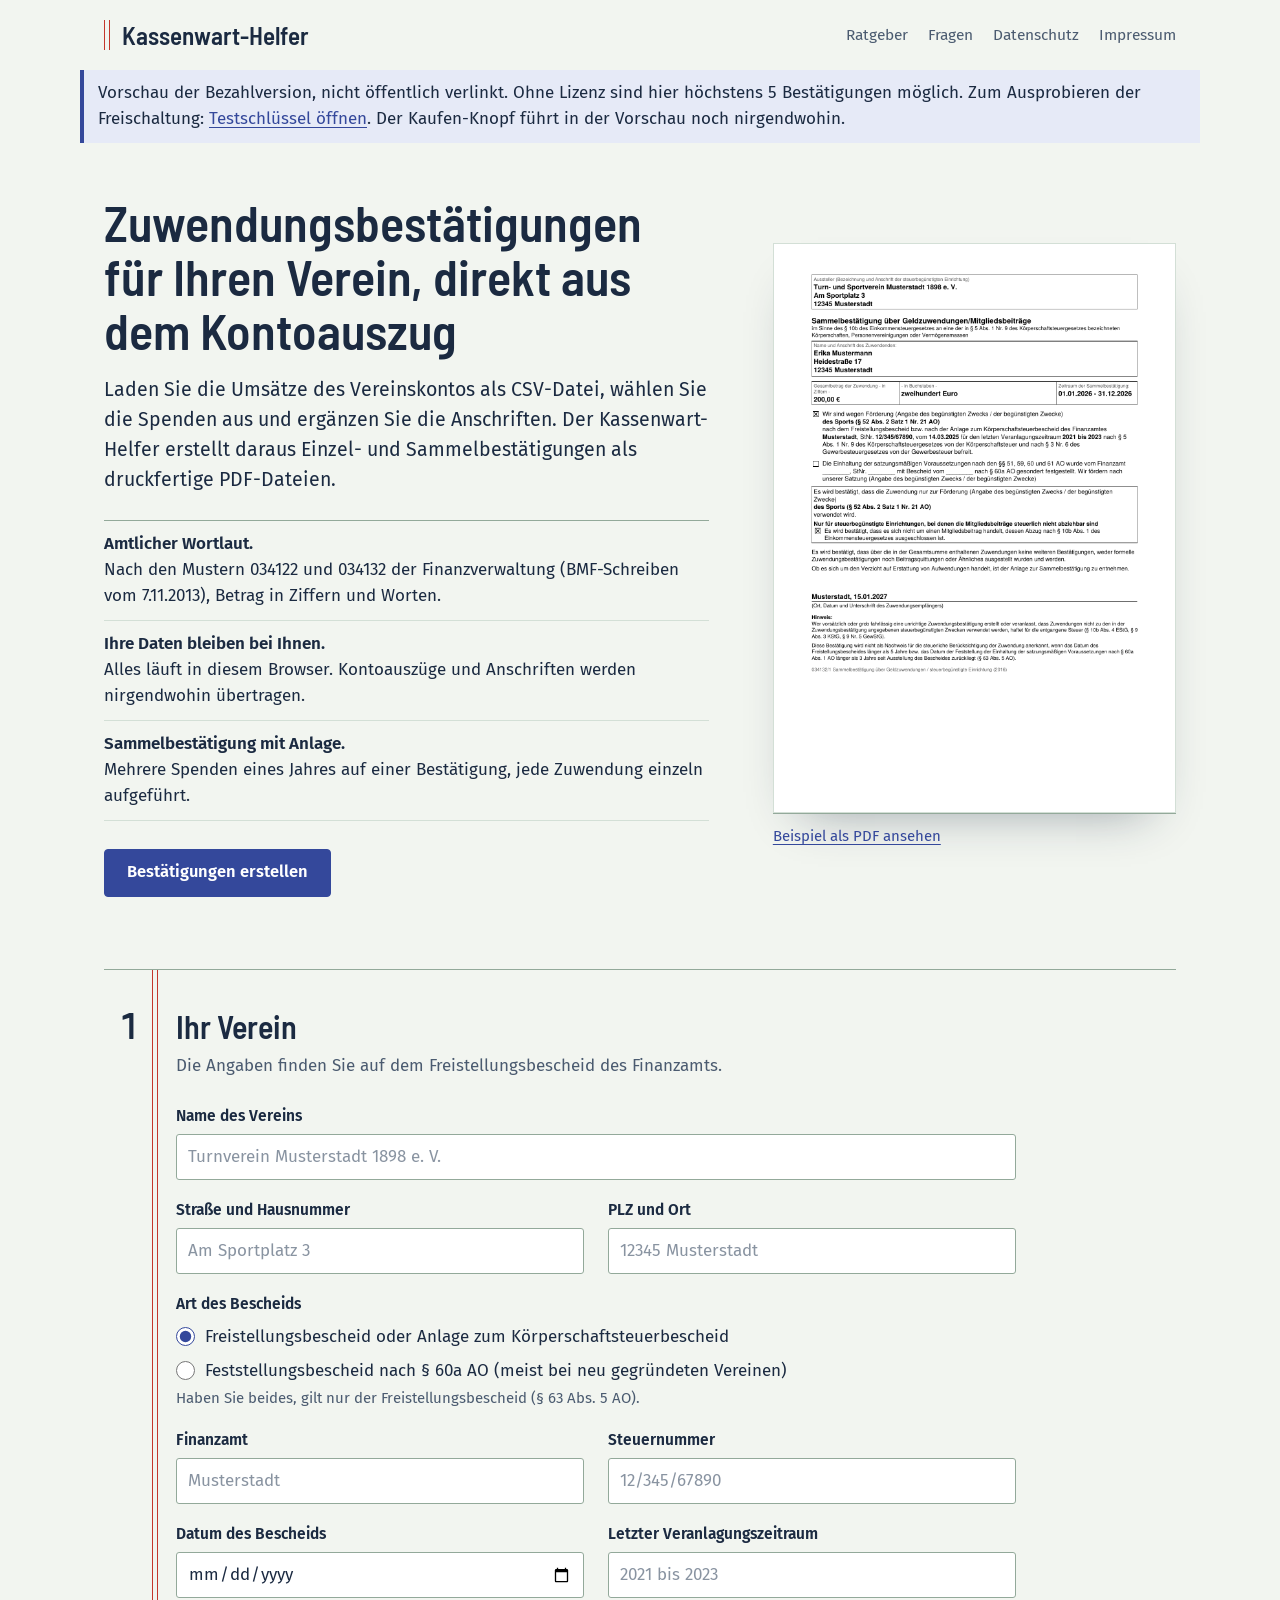
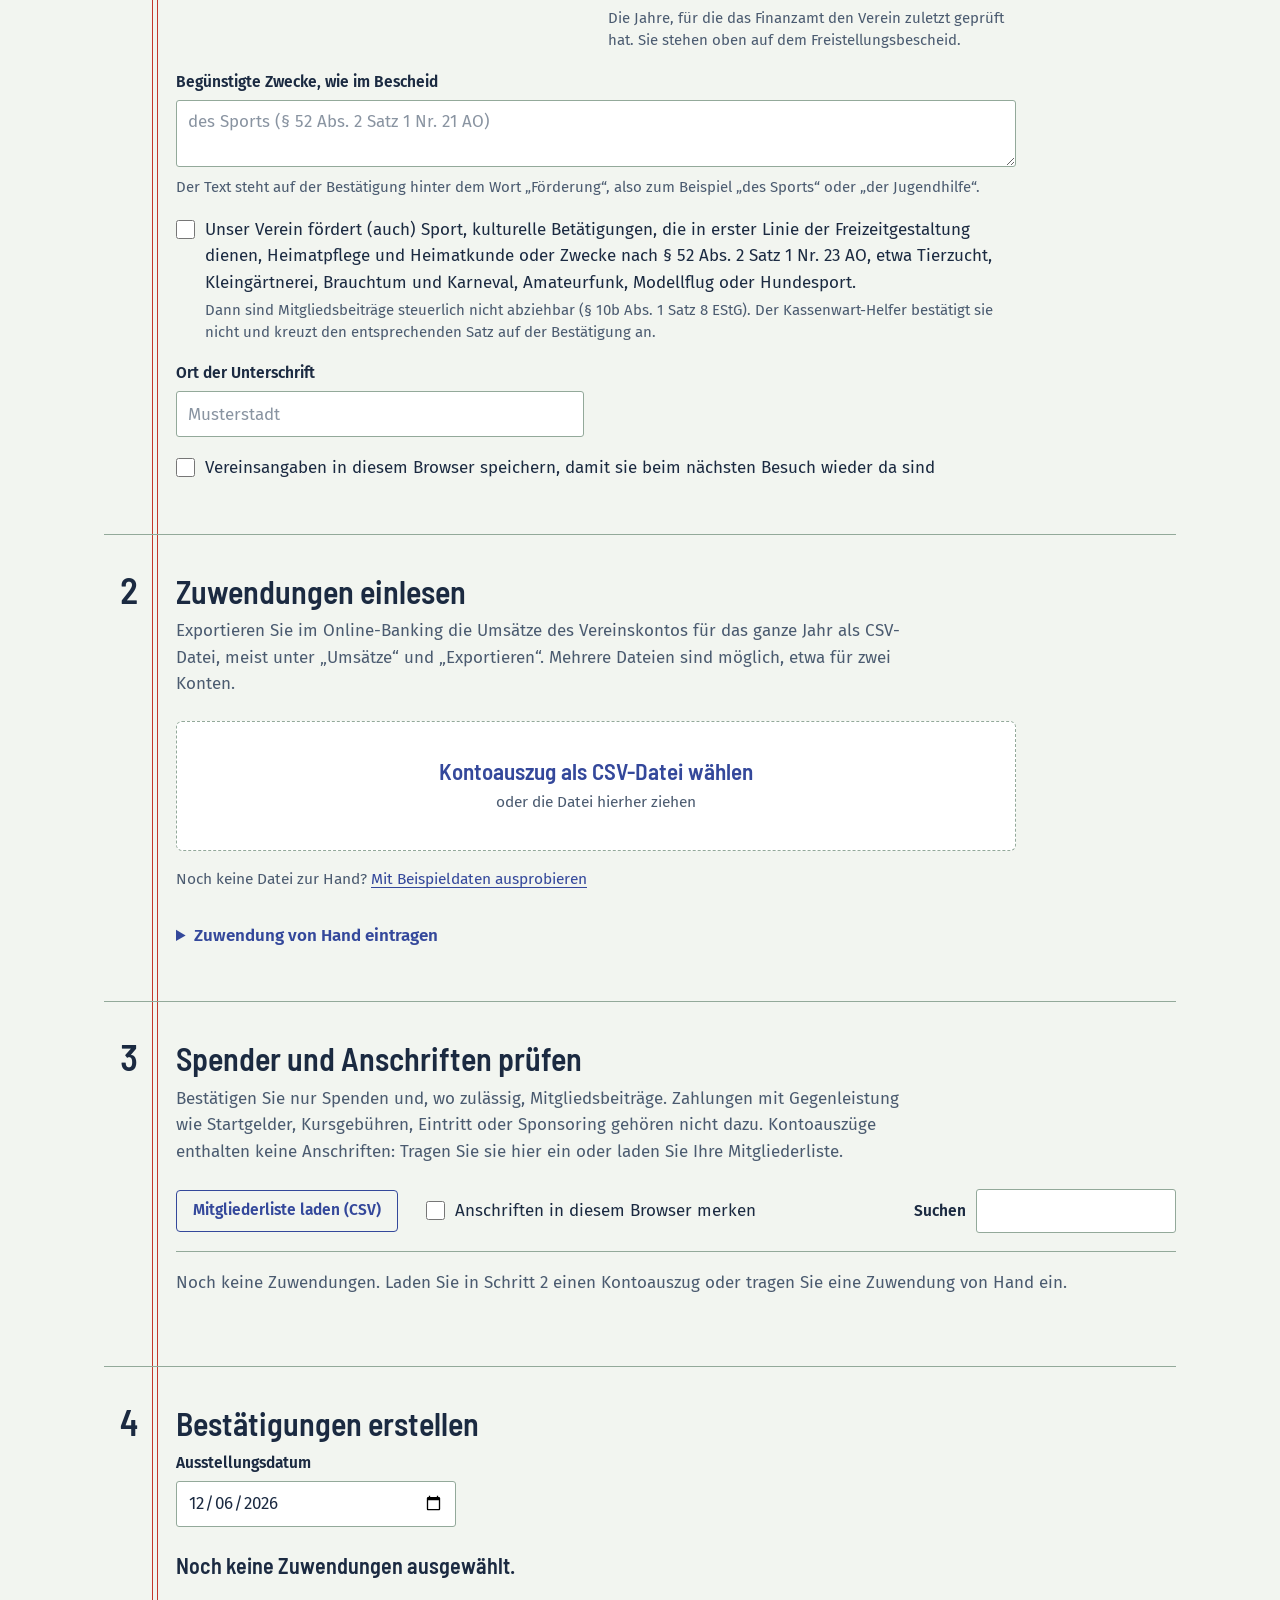
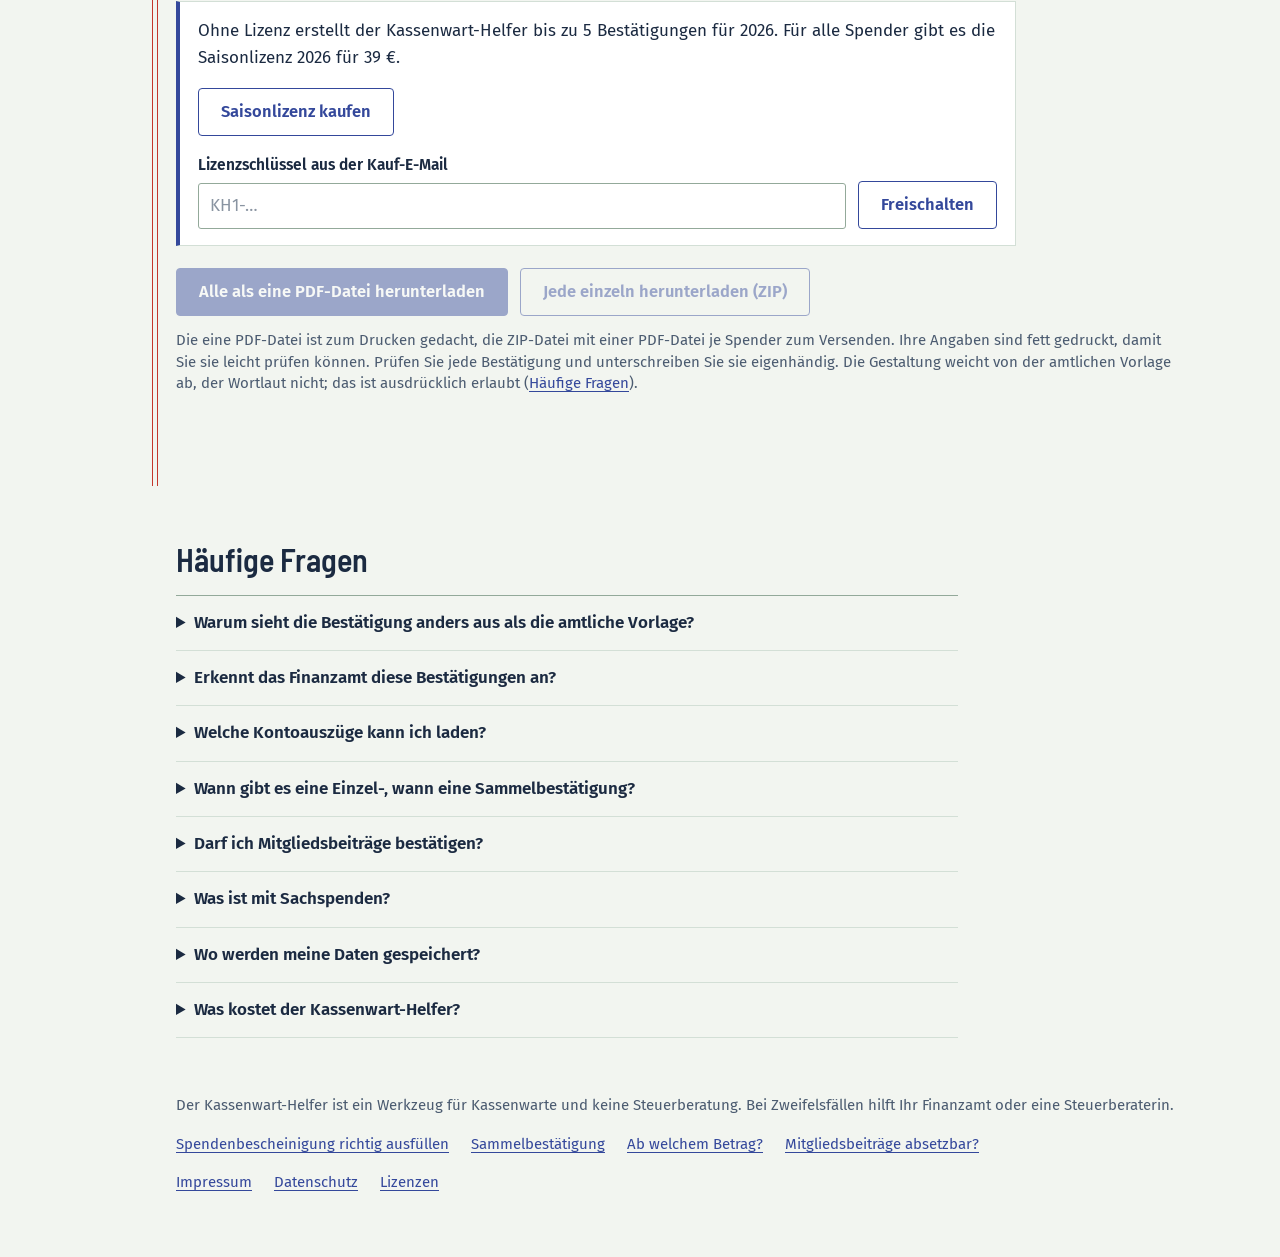
==== vorschau/index.html @ 768c09df "Seite aktualisiert (5253125)" ====
<!doctype html>
<html lang="de">
<head>
  <meta charset="utf-8">
  <meta name="viewport" content="width=device-width, initial-scale=1">
  <title>Zuwendungsbestätigung erstellen: amtliches Muster, direkt aus dem Kontoauszug | Kassenwart-Helfer</title>
  <meta name="description" content="Spendenbescheinigungen für Ihren Verein nach amtlichem Muster: Kontoauszug als CSV laden, Spenden prüfen, Einzel- und Sammelbestätigungen als PDF erstellen. Ohne Anmeldung, die Daten bleiben in Ihrem Browser.">
  <meta name="color-scheme" content="light dark">
  <link rel="canonical" href="https://kassenwart-helfer.de/">
  <meta property="og:type" content="website">
  <meta property="og:locale" content="de_DE">
  <meta property="og:site_name" content="Kassenwart-Helfer">
  <meta property="og:title" content="Zuwendungsbestätigungen für Ihren Verein, direkt aus dem Kontoauszug">
  <meta property="og:description" content="Einzel- und Sammelbestätigungen nach amtlichem Muster als PDF. Ohne Anmeldung, die Daten bleiben in Ihrem Browser.">
  <meta property="og:url" content="https://kassenwart-helfer.de/">
  <meta property="og:image" content="https://kassenwart-helfer.de/beispiel.png">
  <link rel="icon" href="../favicon.svg" type="image/svg+xml">
  <link rel="stylesheet" href="../style.css">
  <meta name="robots" content="noindex, nofollow">
  <script type="module" src="app.js"></script>
</head>
<body>
  <header class="kopf">
    <a class="marke" href="../">Kassenwart-Helfer</a>
    <nav aria-label="Seiten">
      <a href="../spendenbescheinigung-verein.html">Ratgeber</a>
      <a href="#fragen">Fragen</a>
      <a href="../datenschutz.html">Datenschutz</a>
      <a href="../impressum.html">Impressum</a>
    </nav>
  </header>

  <main>
    <p class="meldung vorschau-hinweis">Vorschau der Bezahlversion, nicht öffentlich verlinkt. Ohne Lizenz sind hier höchstens 5 Bestätigungen möglich. Zum Ausprobieren der Freischaltung: <a href="https://kassenwart-helfer.de/vorschau/#lizenz=KH1-AQfqAAAAAdtBmBCvi0QfuiF1XZhhuyjVIr5oXO9QVk_vZYuJAldZB8-xkU2qKcG56U8Y107XbXXDow6GaMoqFZvSNhGeVAE">Testschlüssel öffnen</a>. Der Kaufen-Knopf führt in der Vorschau noch nirgendwohin.</p>
    <section class="einstieg" aria-labelledby="titel">
      <div>
        <h1 id="titel">Zuwendungsbestätigungen für Ihren Verein, direkt aus dem Kontoauszug</h1>
        <p class="lead">Laden Sie die Umsätze des Vereinskontos als CSV-Datei, wählen Sie die Spenden aus und ergänzen Sie die Anschriften. Der Kassenwart-Helfer erstellt daraus Einzel- und Sammelbestätigungen als druckfertige PDF-Dateien.</p>
        <ul class="fakten">
          <li><strong>Amtlicher Wortlaut.</strong> Nach den Mustern 034122 und 034132 der Finanzverwaltung (BMF-Schreiben vom 7.11.2013), Betrag in Ziffern und Worten.</li>
          <li><strong>Ihre Daten bleiben bei Ihnen.</strong> Alles läuft in diesem Browser. Kontoauszüge und Anschriften werden nirgendwohin übertragen.</li>
          <li><strong>Sammelbestätigung mit Anlage.</strong> Mehrere Spenden eines Jahres auf einer Bestätigung, jede Zuwendung einzeln aufgeführt.</li>
        </ul>
        <a class="knopf" href="#verein">Bestätigungen erstellen</a>
      </div>
      <figure class="beleg">
        <a href="../beispiel.pdf"><img src="../beispiel.png" width="620" height="877" alt="Beispiel: Sammelbestätigung über Geldzuwendungen eines Sportvereins nach amtlichem Muster"></a>
        <figcaption><a href="../beispiel.pdf">Beispiel als PDF ansehen</a></figcaption>
      </figure>
    </section>

    <noscript><p class="meldung fehler">Der Kassenwart-Helfer braucht JavaScript. Bitte aktivieren Sie es für diese Seite.</p></noscript>

    <div class="kassenbuch">
      <section class="schritt" id="verein" aria-labelledby="verein-titel">
        <span class="nr" aria-hidden="true">1</span>
        <h2 id="verein-titel">Ihr Verein</h2>
        <p class="erklaerung">Die Angaben finden Sie auf dem Freistellungsbescheid des Finanzamts.</p>
        <form id="form-verein" class="felder" autocomplete="off">
          <label class="breit">Name des Vereins
            <input name="name" placeholder="Turnverein Musterstadt 1898 e. V.">
          </label>
          <label>Straße und Hausnummer
            <input name="strasse" placeholder="Am Sportplatz 3">
          </label>
          <label>PLZ und Ort
            <input name="plzOrt" placeholder="12345 Musterstadt">
          </label>
          <fieldset class="breit">
            <legend>Art des Bescheids</legend>
            <label class="wahl"><input type="radio" name="variante" value="freistellung" checked> <span>Freistellungsbescheid oder Anlage zum Körperschaftsteuerbescheid</span></label>
            <label class="wahl"><input type="radio" name="variante" value="feststellung"> <span>Feststellungsbescheid nach § 60a AO (meist bei neu gegründeten Vereinen)</span></label>
            <span class="hilfe">Haben Sie beides, gilt nur der Freistellungsbescheid (§ 63 Abs. 5 AO).</span>
          </fieldset>
          <label>Finanzamt
            <input name="finanzamt" placeholder="Musterstadt">
          </label>
          <label>Steuernummer
            <input name="steuernummer" placeholder="12/345/67890">
          </label>
          <label>Datum des Bescheids
            <input type="date" name="bescheidDatum">
          </label>
          <label data-nur="freistellung">Letzter Veranlagungszeitraum
            <input name="veranlagungszeitraum" placeholder="2021 bis 2023">
            <span class="hilfe">Die Jahre, für die das Finanzamt den Verein zuletzt geprüft hat. Sie stehen oben auf dem Freistellungsbescheid.</span>
          </label>
          <label class="breit">Begünstigte Zwecke, wie im Bescheid
            <textarea name="zwecke" rows="2" placeholder="des Sports (§ 52 Abs. 2 Satz 1 Nr. 21 AO)"></textarea>
            <span class="hilfe">Der Text steht auf der Bestätigung hinter dem Wort „Förderung“, also zum Beispiel „des Sports“ oder „der Jugendhilfe“.</span>
          </label>
          <label class="wahl breit"><input type="checkbox" name="freizeitzwecke">
            <span>Unser Verein fördert (auch) Sport, kulturelle Betätigungen, die in erster Linie der Freizeitgestaltung dienen, Heimatpflege und Heimatkunde oder Zwecke nach § 52 Abs. 2 Satz 1 Nr. 23 AO, etwa Tierzucht, Kleingärtnerei, Brauchtum und Karneval, Amateurfunk, Modellflug oder Hundesport.
              <span class="hilfe">Dann sind Mitgliedsbeiträge steuerlich nicht abziehbar (§ 10b Abs. 1 Satz 8 EStG). Der Kassenwart-Helfer bestätigt sie nicht und kreuzt den entsprechenden Satz auf der Bestätigung an.</span>
            </span>
          </label>
          <label>Ort der Unterschrift
            <input name="ort" placeholder="Musterstadt">
          </label>
          <label class="wahl breit"><input type="checkbox" id="verein-merken"> <span>Vereinsangaben in diesem Browser speichern, damit sie beim nächsten Besuch wieder da sind</span></label>
        </form>
        <p id="verein-meldung" class="meldung" role="status"></p>
      </section>

      <section class="schritt" id="zuwendungen" aria-labelledby="zuwendungen-titel">
        <span class="nr" aria-hidden="true">2</span>
        <h2 id="zuwendungen-titel">Zuwendungen einlesen</h2>
        <p class="erklaerung">Exportieren Sie im Online-Banking die Umsätze des Vereinskontos für das ganze Jahr als CSV-Datei, meist unter „Umsätze“ und „Exportieren“. Mehrere Dateien sind möglich, etwa für zwei Konten.</p>
        <label class="ablage" id="ablage-konto">
          <input type="file" id="datei-konto" accept=".csv,.txt,text/csv" multiple>
          <span class="ablage-titel">Kontoauszug als CSV-Datei wählen</span>
          <span class="ablage-text">oder die Datei hierher ziehen</span>
        </label>
        <p class="nebenbei">Noch keine Datei zur Hand? <button type="button" id="beispiel" class="leise">Mit Beispieldaten ausprobieren</button></p>
        <div id="dateien" class="dateien"></div>
        <p id="konto-meldung" class="meldung" role="status"></p>
        <div id="zeile-jahr" class="zeile-jahr" hidden>
          <label>Kalenderjahr der Bestätigungen <select id="jahr"></select></label>
        </div>
        <details class="hand">
          <summary>Zuwendung von Hand eintragen</summary>
          <p class="hilfe">Für Barspenden und für den Verzicht auf Erstattung von Aufwendungen, die nicht auf dem Kontoauszug stehen.</p>
          <form id="form-hand" class="felder">
            <label class="breit">Name
              <input name="name" required>
            </label>
            <label>Tag der Zuwendung
              <input type="date" name="datum" required>
            </label>
            <label>Betrag in Euro
              <input name="betrag" inputmode="decimal" required placeholder="50,00">
            </label>
            <label>Art der Zuwendung
              <select name="art"><option>Geldzuwendung</option><option>Mitgliedsbeitrag</option></select>
            </label>
            <label class="wahl"><input type="checkbox" name="verzicht"> <span>Verzicht auf Erstattung von Aufwendungen</span></label>
            <div class="breit"><button class="knopf zweit" type="submit">Zuwendung hinzufügen</button></div>
          </form>
          <p id="hand-meldung" class="meldung" role="status"></p>
        </details>
      </section>

      <section class="schritt" id="spender" aria-labelledby="spender-titel">
        <span class="nr" aria-hidden="true">3</span>
        <h2 id="spender-titel">Spender und Anschriften prüfen</h2>
        <p class="erklaerung">Bestätigen Sie nur Spenden und, wo zulässig, Mitgliedsbeiträge. Zahlungen mit Gegenleistung wie Startgelder, Kursgebühren, Eintritt oder Sponsoring gehören nicht dazu. Kontoauszüge enthalten keine Anschriften: Tragen Sie sie hier ein oder laden Sie Ihre Mitgliederliste.</p>
        <div class="werkzeuge">
          <label class="knopf zweit klein">Mitgliederliste laden (CSV)<input type="file" id="datei-mitglieder" accept=".csv,.txt,text/csv" class="unsichtbar"></label>
          <label class="wahl"><input type="checkbox" id="merken"> <span>Anschriften in diesem Browser merken</span></label>
          <label class="suche">Suchen <input type="search" id="suche"></label>
        </div>
        <p id="spender-meldung" class="meldung" role="status"></p>
        <ul id="liste" class="liste"></ul>
        <p id="liste-leer" class="leer">Noch keine Zuwendungen. Laden Sie in Schritt 2 einen Kontoauszug oder tragen Sie eine Zuwendung von Hand ein.</p>
      </section>

      <section class="schritt" id="erstellen" aria-labelledby="erstellen-titel">
        <span class="nr" aria-hidden="true">4</span>
        <h2 id="erstellen-titel">Bestätigungen erstellen</h2>
        <div class="felder">
          <label>Ausstellungsdatum
            <input type="date" id="ausstellung">
          </label>
        </div>
        <p id="zusammenfassung" class="zusammenfassung" aria-live="polite"></p>
        <ul id="probleme" class="probleme" aria-live="polite"></ul>
        <div id="lizenz" class="lizenz" hidden>
          <p id="lizenz-status"></p>
          <p><a id="lizenz-kaufen" class="knopf zweit" href="#" hidden>Saisonlizenz kaufen</a></p>
          <form id="lizenz-form" class="lizenz-form">
            <label>Lizenzschlüssel aus der Kauf-E-Mail
              <input id="lizenz-eingabe" autocomplete="off" spellcheck="false" placeholder="KH1-…">
            </label>
            <button class="knopf zweit" type="submit">Freischalten</button>
          </form>
          <p id="lizenz-meldung" class="meldung" role="status"></p>
        </div>
        <div class="aktionen">
          <button type="button" id="alle-pdf" class="knopf">Alle als eine PDF-Datei herunterladen</button>
          <button type="button" id="alle-zip" class="knopf zweit">Jede einzeln herunterladen (ZIP)</button>
        </div>
        <p class="hilfe">Die eine PDF-Datei ist zum Drucken gedacht, die ZIP-Datei mit einer PDF-Datei je Spender zum Versenden. Ihre Angaben sind fett gedruckt, damit Sie sie leicht prüfen können. Prüfen Sie jede Bestätigung und unterschreiben Sie sie eigenhändig. Die Gestaltung weicht von der amtlichen Vorlage ab, der Wortlaut nicht; das ist ausdrücklich erlaubt (<a href="#fragen">Häufige Fragen</a>).</p>
        <p id="erstellen-meldung" class="meldung" role="status"></p>
      </section>
    </div>

    <section class="fragen" id="fragen" aria-labelledby="fragen-titel">
      <h2 id="fragen-titel">Häufige Fragen</h2>
      <details>
        <summary>Warum sieht die Bestätigung anders aus als die amtliche Vorlage?</summary>
        <p>Weil die Finanzverwaltung das erlaubt. Nach dem BMF-Schreiben vom 7.11.2013 sind die amtlichen Muster in Wortlaut und Reihenfolge verbindlich, nicht in der Gestaltung. Rahmen, Ankreuzkästchen, Schrift und die Anordnung von Name und Anschrift darf der Verein selbst wählen, ebenso einen Briefkopf mit Logo. Die Bestätigung darf nur keine DIN-A4-Seite überschreiten; bei der Sammelbestätigung kommt die Anlage dazu.</p>
        <p>Die Vorlage hat Lücken zum Ausfüllen. Der Kassenwart-Helfer setzt Ihre Angaben direkt in die Sätze ein, deshalb läuft der Text ohne Lücken durch.</p>
      </details>
      <details>
        <summary>Erkennt das Finanzamt diese Bestätigungen an?</summary>
        <p>Ja, wenn die Angaben stimmen und die Bestätigung unterschrieben ist. Wortlaut und Reihenfolge entsprechen den amtlichen Vorlagen, den Mustern 034122 (Einzelbestätigung, Stand 2013) und 034132 (Sammelbestätigung, Stand 2016). Wir gleichen sie Wort für Wort mit den Vorlagen der Finanzverwaltung ab.</p>
        <p>Für die Richtigkeit der Angaben, also Zwecke, Bescheid, Spender und Beträge, ist der Verein als Aussteller verantwortlich. Prüfen Sie deshalb jede Bestätigung, bevor Sie sie unterschreiben.</p>
      </details>
      <details>
        <summary>Welche Kontoauszüge kann ich laden?</summary>
        <p>Die CSV-Exporte der Umsätze, wie sie die meisten Banken anbieten, zum Beispiel Sparkassen, Volks- und Raiffeisenbanken, ING oder DKB. Der Kassenwart-Helfer erkennt Datum, Name, Betrag und Verwendungszweck selbst. Falls eine Spalte falsch erkannt wird, können Sie sie nach dem Laden unter dem Dateinamen selbst zuordnen.</p>
      </details>
      <details>
        <summary>Wann gibt es eine Einzel-, wann eine Sammelbestätigung?</summary>
        <p>Hat jemand im gewählten Jahr einmal gespendet, erstellt der Kassenwart-Helfer eine Einzelbestätigung. Bei mehreren Zuwendungen wird es eine Sammelbestätigung über das Kalenderjahr mit einer Anlage, in der jede Zuwendung mit Datum, Art und Betrag steht.</p>
      </details>
      <details>
        <summary>Darf ich Mitgliedsbeiträge bestätigen?</summary>
        <p>Nur wenn Ihr Verein keinen der Zwecke fördert, für die § 10b Abs. 1 Satz 8 EStG den Abzug ausschließt: Sport, kulturelle Betätigungen, die in erster Linie der Freizeitgestaltung dienen, Heimatpflege und Heimatkunde sowie die Zwecke nach § 52 Abs. 2 Satz 1 Nr. 23 AO. Bei Fördervereinen von Schulen oder Kindergärten sind Mitgliedsbeiträge dagegen meist abziehbar.</p>
      </details>
      <details>
        <summary>Was ist mit Sachspenden?</summary>
        <p>Für Sachzuwendungen gibt es ein eigenes amtliches Muster. Der Kassenwart-Helfer erstellt derzeit nur Bestätigungen über Geldzuwendungen und Mitgliedsbeiträge, einschließlich des Verzichts auf Erstattung von Aufwendungen.</p>
      </details>
      <details>
        <summary>Wo werden meine Daten gespeichert?</summary>
        <p>Nirgends, solange Sie es nicht wünschen. Kontoauszüge, Spender und Beträge werden nur im Browser verarbeitet und nicht übertragen. Wenn Sie die Häkchen bei „Vereinsangaben speichern“ oder „Anschriften merken“ setzen, legt der Browser diese Angaben auf Ihrem Gerät ab, damit Sie sie im nächsten Jahr wieder haben.</p>
        <p><button type="button" id="daten-loeschen" class="leise">Gespeicherte Daten in diesem Browser löschen</button></p>
      </details>
      <details>
        <summary>Was kostet der Kassenwart-Helfer?</summary>
        <p>Derzeit nichts. Sie brauchen auch kein Konto und keine Anmeldung.</p>
      </details>
    </section>
  </main>

  <footer class="fuss">
    <p>Der Kassenwart-Helfer ist ein Werkzeug für Kassenwarte und keine Steuerberatung. Bei Zweifelsfällen hilft Ihr Finanzamt oder eine Steuerberaterin.</p>
    <p><a href="../spendenbescheinigung-verein.html">Spendenbescheinigung richtig ausfüllen</a> <a href="../sammelbestaetigung.html">Sammelbestätigung</a> <a href="../spendenbescheinigung-ab-welchem-betrag.html">Ab welchem Betrag?</a> <a href="../mitgliedsbeitrag-absetzbar.html">Mitgliedsbeiträge absetzbar?</a></p>
    <p><a href="../impressum.html">Impressum</a> <a href="../datenschutz.html">Datenschutz</a> <a href="../lizenzen.txt">Lizenzen</a></p>
  </footer>
</body>
</html>
---- style.css ----
/* Kassenwart-Helfer: Kassenbuch-Papier, rote Randlinie, Stempelblau für Handlungen. */

@font-face {
  font-family: 'Barlow Semi Condensed';
  font-weight: 600;
  font-display: swap;
  src: url(fonts/barlow-semi-condensed-latin-600-normal.woff2) format('woff2');
}
@font-face {
  font-family: 'Fira Sans';
  font-weight: 400;
  font-display: swap;
  src: url(fonts/fira-sans-latin-400-normal.woff2) format('woff2');
}
@font-face {
  font-family: 'Fira Sans';
  font-weight: 600;
  font-display: swap;
  src: url(fonts/fira-sans-latin-600-normal.woff2) format('woff2');
}

:root {
  color-scheme: light;
  --papier: #f2f5f0;
  --blatt: #ffffff;
  --linie: #d3dfd6;
  --linie-stark: #93a99a;
  --tinte: #1b2a41;
  --tinte-leise: #4b5b70;
  --stempel: #34489b;
  --stempel-tief: #26387d;
  --stempel-hell: #e6eaf7;
  --auf-stempel: #ffffff;
  --rand: #c4372c;
  --fehler: #a3241a;
  --fehler-hell: #fbeae7;
  --kopf: 'Barlow Semi Condensed', 'Arial Narrow', Arial, sans-serif;
  --text: 'Fira Sans', 'Segoe UI', system-ui, sans-serif;
  --rand-x: 72px;
  --seite: 1120px;
  --gutter: 24px;
}

@media (prefers-color-scheme: dark) {
  :root {
    color-scheme: dark;
    --papier: #131a17;
    --blatt: #1b2420;
    --linie: #2c3a33;
    --linie-stark: #51665b;
    --tinte: #e4ebe6;
    --tinte-leise: #a9b6ae;
    --stempel: #9fb0f3;
    --stempel-tief: #c3cdf8;
    --stempel-hell: #222b47;
    --auf-stempel: #131a17;
    --rand: #e2695d;
    --fehler: #f19083;
    --fehler-hell: #3a201d;
  }
}

*, *::before, *::after { box-sizing: border-box; }
html { -webkit-text-size-adjust: 100%; scroll-behavior: smooth; }
@media (prefers-reduced-motion: reduce) { html { scroll-behavior: auto; } }
body {
  margin: 0;
  font-variant-numeric: lining-nums;
  background: var(--papier);
  color: var(--tinte);
  font: 400 17px/1.55 var(--text);
}
a { color: var(--stempel); text-underline-offset: 3px; }
h1, h2, h3 { font-family: var(--kopf); font-weight: 600; line-height: 1.08; margin: 0; }
p { margin: 0 0 1em; }
:focus-visible { outline: 3px solid var(--stempel); outline-offset: 2px; }
[hidden] { display: none !important; }

/* Kopf */
.kopf {
  max-width: var(--seite);
  margin: 0 auto;
  padding: 20px var(--gutter);
  display: flex;
  align-items: center;
  justify-content: space-between;
  gap: 12px 24px;
  flex-wrap: wrap;
}
.marke {
  display: inline-flex;
  align-items: center;
  gap: 12px;
  font: 600 25px/1 var(--kopf);
  color: var(--tinte);
  text-decoration: none;
}
.marke::before, .kassenbuch::before {
  content: '';
  border-left: 1.5px solid var(--rand);
  border-right: 1.5px solid var(--rand);
}
.marke::before { width: 6px; height: 30px; }
.kopf nav { display: flex; flex-wrap: wrap; gap: 8px 20px; font-size: 15.5px; }
.kopf nav a { color: var(--tinte-leise); text-decoration: none; }
.kopf nav a:hover { color: var(--stempel); text-decoration: underline; }

/* Einstieg */
.einstieg {
  max-width: var(--seite);
  margin: 0 auto;
  padding: 36px var(--gutter) 72px;
  display: grid;
  grid-template-columns: minmax(0, 1.2fr) minmax(0, 0.8fr);
  gap: 64px;
  align-items: center;
}
.einstieg h1 {
  font-size: clamp(34px, 4.3vw, 50px);
  overflow-wrap: break-word;
  margin-bottom: 18px;
}
.lead { font-size: 19.5px; max-width: 34em; }
.fakten { list-style: none; padding: 0; margin: 24px 0 28px; max-width: 36em; border-top: 1px solid var(--linie-stark); }
.fakten li { padding: 10px 0; border-bottom: 1px solid var(--linie); }
.fakten strong { display: block; }
.beleg { margin: 0; }
.beleg img {
  display: block;
  width: 100%;
  height: auto;
  background: #fff;
  border: 1px solid var(--linie);
  box-shadow: 0 1px 0 var(--linie-stark), 0 24px 48px -28px rgba(27, 42, 65, 0.45);
}
.beleg figcaption { margin-top: 12px; font-size: 15px; }

/* Knöpfe */
.knopf {
  display: inline-flex;
  align-items: center;
  justify-content: center;
  min-height: 48px;
  padding: 10px 22px;
  border-radius: 4px;
  border: 1.5px solid var(--stempel);
  background: var(--stempel);
  color: var(--auf-stempel);
  font: 600 16.5px/1.25 var(--text);
  text-align: center;
  text-decoration: none;
  cursor: pointer;
}
.knopf:hover { background: var(--stempel-tief); border-color: var(--stempel-tief); }
.knopf.zweit { background: transparent; color: var(--stempel); }
.knopf.zweit:hover { background: var(--stempel-hell); }
.knopf.klein { min-height: 42px; padding: 8px 16px; font-size: 15.5px; }
.knopf:disabled { opacity: 0.45; cursor: not-allowed; }
.knopf:disabled:hover { background: var(--stempel); }
.knopf.zweit:disabled:hover { background: transparent; }
.knopf:focus-within { outline: 3px solid var(--stempel); outline-offset: 2px; }
.leise {
  background: none;
  border: 0;
  padding: 4px 0;
  color: var(--stempel);
  font: inherit;
  text-decoration: underline;
  text-underline-offset: 3px;
  cursor: pointer;
}

/* Kassenbuch mit Randlinie und Schrittnummern */
.kassenbuch {
  position: relative;
  max-width: var(--seite);
  margin: 0 auto;
  padding: 0 var(--gutter) 24px calc(var(--gutter) + var(--rand-x));
}
.kassenbuch::before {
  position: absolute;
  top: 0;
  bottom: 0;
  left: calc(var(--gutter) + var(--rand-x) - 24px);
  width: 6px;
}
.schritt { position: relative; padding: 40px 0 52px; }
.schritt::before {
  content: '';
  position: absolute;
  top: 0;
  left: calc(-1 * var(--rand-x));
  right: 0;
  border-top: 1px solid var(--linie-stark);
}
.schritt .nr {
  position: absolute;
  top: 38px;
  left: calc(-1 * var(--rand-x));
  width: calc(var(--rand-x) - 38px);
  text-align: right;
  font: 600 36px/1 var(--kopf);
  font-variant-numeric: tabular-nums;
}
.schritt h2 { font-size: 32px; margin-bottom: 10px; }
.erklaerung { max-width: 44em; color: var(--tinte-leise); margin-bottom: 24px; }

/* Formulare */
.felder {
  display: grid;
  grid-template-columns: repeat(2, minmax(0, 1fr));
  gap: 18px 24px;
  max-width: 840px;
}
.felder .breit { grid-column: 1 / -1; }
.felder > label:not(.wahl), .zeile-jahr label, .suche, .zuordnung label {
  display: flex;
  flex-direction: column;
  gap: 6px;
  font-weight: 600;
  font-size: 15.5px;
}
fieldset { border: 0; padding: 0; margin: 0; min-width: 0; }
legend { font-weight: 600; font-size: 15.5px; padding: 0; margin-bottom: 8px; }
fieldset .wahl + .wahl { margin-top: 8px; }
input:not([type]), input[type=text], input[type=date], input[type=search], select, textarea {
  width: 100%;
  min-height: 46px;
  padding: 9px 11px;
  font: 400 17px/1.4 var(--text);
  color: var(--tinte);
  background: var(--blatt);
  border: 1px solid var(--linie-stark);
  border-radius: 3px;
}
textarea { resize: vertical; min-height: 66px; }
input::placeholder, textarea::placeholder { color: var(--tinte-leise); opacity: 0.65; }
.wahl { display: flex; gap: 10px; align-items: flex-start; font-weight: 400; cursor: pointer; }
.wahl input { flex: none; width: 19px; height: 19px; margin: 3px 0 0; accent-color: var(--stempel); }
.hilfe { display: block; margin-top: 4px; font-weight: 400; font-size: 15px; line-height: 1.45; color: var(--tinte-leise); }

/* Meldungen */
.meldung { max-width: 840px; margin: 18px 0 0; padding: 10px 14px; border-left: 4px solid var(--stempel); background: var(--stempel-hell); }
.meldung:empty { display: none; }
.meldung.fehler { border-color: var(--fehler); background: var(--fehler-hell); }
.probleme { list-style: none; padding: 0; margin: 12px 0 0; max-width: 840px; }
.probleme li { margin-bottom: 6px; padding: 10px 14px; border-left: 4px solid var(--fehler); background: var(--fehler-hell); }

/* Schritt 2 */
.ablage {
  position: relative;
  display: flex;
  flex-direction: column;
  align-items: center;
  gap: 4px;
  max-width: 840px;
  padding: 36px 24px;
  text-align: center;
  background: var(--blatt);
  border: 1.5px dashed var(--linie-stark);
  border-radius: 6px;
  cursor: pointer;
}
.ablage:hover, .ablage.ueber { border-color: var(--stempel); background: var(--stempel-hell); }
.ablage:focus-within { outline: 3px solid var(--stempel); outline-offset: 2px; }
.ablage input, .unsichtbar {
  position: absolute;
  width: 1px;
  height: 1px;
  opacity: 0;
  overflow: hidden;
  clip-path: inset(50%);
}
.ablage-titel { font: 600 23px/1.2 var(--kopf); color: var(--stempel); }
.ablage-text { font-size: 15.5px; color: var(--tinte-leise); }
.nebenbei { margin: 12px 0 0; font-size: 15.5px; color: var(--tinte-leise); }
.dateien { max-width: 840px; }
.datei { margin-top: 14px; padding: 10px 14px; background: var(--blatt); border: 1px solid var(--linie); border-radius: 4px; }
.datei summary { cursor: pointer; }
.zuordnung { grid-template-columns: repeat(auto-fill, minmax(150px, 1fr)); gap: 12px; margin: 14px 0 6px; }
.zuordnung select { min-height: 40px; font-size: 15.5px; }
.zeile-jahr { margin-top: 22px; max-width: 280px; }
.hand { margin-top: 28px; max-width: 840px; }
.hand summary { cursor: pointer; font-weight: 600; color: var(--stempel); }
.hand .hilfe { margin: 10px 0 16px; }

/* Schritt 3: Liste der Spender */
.werkzeuge { display: flex; flex-wrap: wrap; align-items: center; gap: 14px 28px; margin-bottom: 18px; }
.werkzeuge .suche { flex-direction: row; align-items: center; gap: 10px; margin-left: auto; }
.werkzeuge .suche input { width: 200px; min-height: 42px; }
.liste { list-style: none; margin: 0; padding: 0; border-top: 1px solid var(--linie-stark); }
.spender { border-bottom: 1px solid var(--linie); }
.spender .zeile {
  display: grid;
  grid-template-columns: 26px minmax(0, 1fr) 212px auto;
  gap: 10px 18px;
  align-items: start;
  padding: 14px 0;
}
.spender .auswahl { padding-top: 12px; }
.spender .auswahl input { width: 19px; height: 19px; margin: 0; accent-color: var(--stempel); }
.spender .person { display: grid; grid-template-columns: minmax(0, 0.85fr) minmax(0, 1.15fr); gap: 8px; }
.spender .name { font-weight: 600; }
.spender .anschrift { min-height: 46px; height: 70px; }
.spender .stand { padding-top: 6px; text-align: right; }
.spender .betrag { display: block; font: 600 21px/1.2 var(--kopf); font-variant-numeric: tabular-nums; }
.spender .form { display: block; font-size: 14.5px; color: var(--tinte-leise); }
.spender .knoepfe { display: flex; gap: 16px; padding-top: 8px; white-space: nowrap; }
.spender.aus .person, .spender.aus .stand { opacity: 0.5; }
.spender.ohne-anschrift .anschrift { border-color: var(--fehler); background: var(--fehler-hell); }
.posten { padding: 0 0 18px 44px; overflow-x: auto; }
.posten table { width: 100%; border-collapse: collapse; font-size: 15.5px; }
.posten th { padding: 6px 8px; text-align: left; font-size: 14px; color: var(--tinte-leise); border-bottom: 1px solid var(--linie-stark); }
.posten td { padding: 7px 8px; vertical-align: top; border-bottom: 1px solid var(--linie); }
.posten td:first-child, .posten th:first-child { width: 34px; }
.posten td.zahl, .posten th:last-child { text-align: right; white-space: nowrap; font-variant-numeric: tabular-nums; }
.posten select { width: auto; min-height: 36px; padding: 4px 8px; font-size: 15px; }
.posten input[type=checkbox] { width: 18px; height: 18px; margin: 3px 0 0; accent-color: var(--stempel); }
.grund { display: block; font-size: 14px; color: var(--fehler); }
.leer { color: var(--tinte-leise); padding: 18px 0; margin: 0; }

/* Schritt 4 */
#erstellen .felder { max-width: 280px; grid-template-columns: 1fr; }
.zusammenfassung { margin: 24px 0 0; font: 600 22px/1.3 var(--kopf); max-width: 40em; }
.aktionen { display: flex; flex-wrap: wrap; gap: 12px; margin: 22px 0 14px; }

/* Vorschau */
.vorschau-hinweis { max-width: var(--seite); margin: 0 auto 16px; }

/* Saisonlizenz */
.lizenz { max-width: 840px; margin-top: 22px; padding: 16px 18px; background: var(--blatt); border: 1px solid var(--linie); border-left: 4px solid var(--stempel); }
.lizenz p:first-child { margin-top: 0; }
.lizenz-form { display: flex; flex-wrap: wrap; align-items: flex-end; gap: 12px; }
.lizenz-form label { flex: 1 1 320px; display: flex; flex-direction: column; gap: 6px; font-weight: 600; font-size: 15.5px; }

/* Fragen und Fuß */
.fragen {
  max-width: var(--seite);
  margin: 0 auto;
  padding: 56px var(--gutter) 32px calc(var(--gutter) + var(--rand-x));
}
.fragen h2 { font-size: 32px; margin-bottom: 18px; }
.fragen details { max-width: 46em; border-bottom: 1px solid var(--linie); }
.fragen details:first-of-type { border-top: 1px solid var(--linie-stark); }
.fragen summary { padding: 14px 0; font-weight: 600; cursor: pointer; }
.fragen details p { max-width: 42em; }
.fuss {
  max-width: var(--seite);
  margin: 0 auto;
  padding: 24px var(--gutter) 48px calc(var(--gutter) + var(--rand-x));
  font-size: 15px;
  color: var(--tinte-leise);
}
.fuss a { margin-right: 18px; }

/* Rechtstexte und Ratgeber */
.text ul, .text ol { padding-left: 1.3em; }
.text li { margin-bottom: 0.5em; }
.text .lead { font-size: 19px; }
.hinweisbox { margin: 36px 0; padding: 20px 22px; background: var(--blatt); border-left: 4px solid var(--stempel); }
.hinweisbox p:last-child { margin-bottom: 0; }
.stand { margin-top: 40px; font-size: 14.5px; color: var(--tinte-leise); }
.text { max-width: 46em; margin: 0 auto; padding: 24px var(--gutter) 64px; }
.text h1 { font-size: clamp(30px, 6vw, 44px); margin: 12px 0 24px; overflow-wrap: break-word; hyphens: auto; }
.text h2 { font-size: 26px; margin: 32px 0 10px; }

@media (max-width: 860px) {
  :root { --rand-x: 44px; --gutter: 16px; }
  .einstieg { grid-template-columns: 1fr; gap: 36px; padding-top: 12px; padding-bottom: 48px; }
  .beleg { max-width: 420px; }
  .felder { grid-template-columns: 1fr; }
  .schritt .nr { width: calc(var(--rand-x) - 30px); font-size: 26px; top: 42px; }
  .kassenbuch::before { left: calc(var(--gutter) + var(--rand-x) - 18px); width: 5px; }
  .schritt h2, .fragen h2 { font-size: 27px; }
  .spender .zeile { grid-template-columns: 26px minmax(0, 1fr); }
  .spender .person { grid-template-columns: 1fr; }
  .spender .stand, .spender .knoepfe { grid-column: 2; text-align: left; padding-top: 0; }
  .posten { padding-left: 0; }
  .werkzeuge .suche { margin-left: 0; }
  .werkzeuge .suche input { width: 100%; }
}
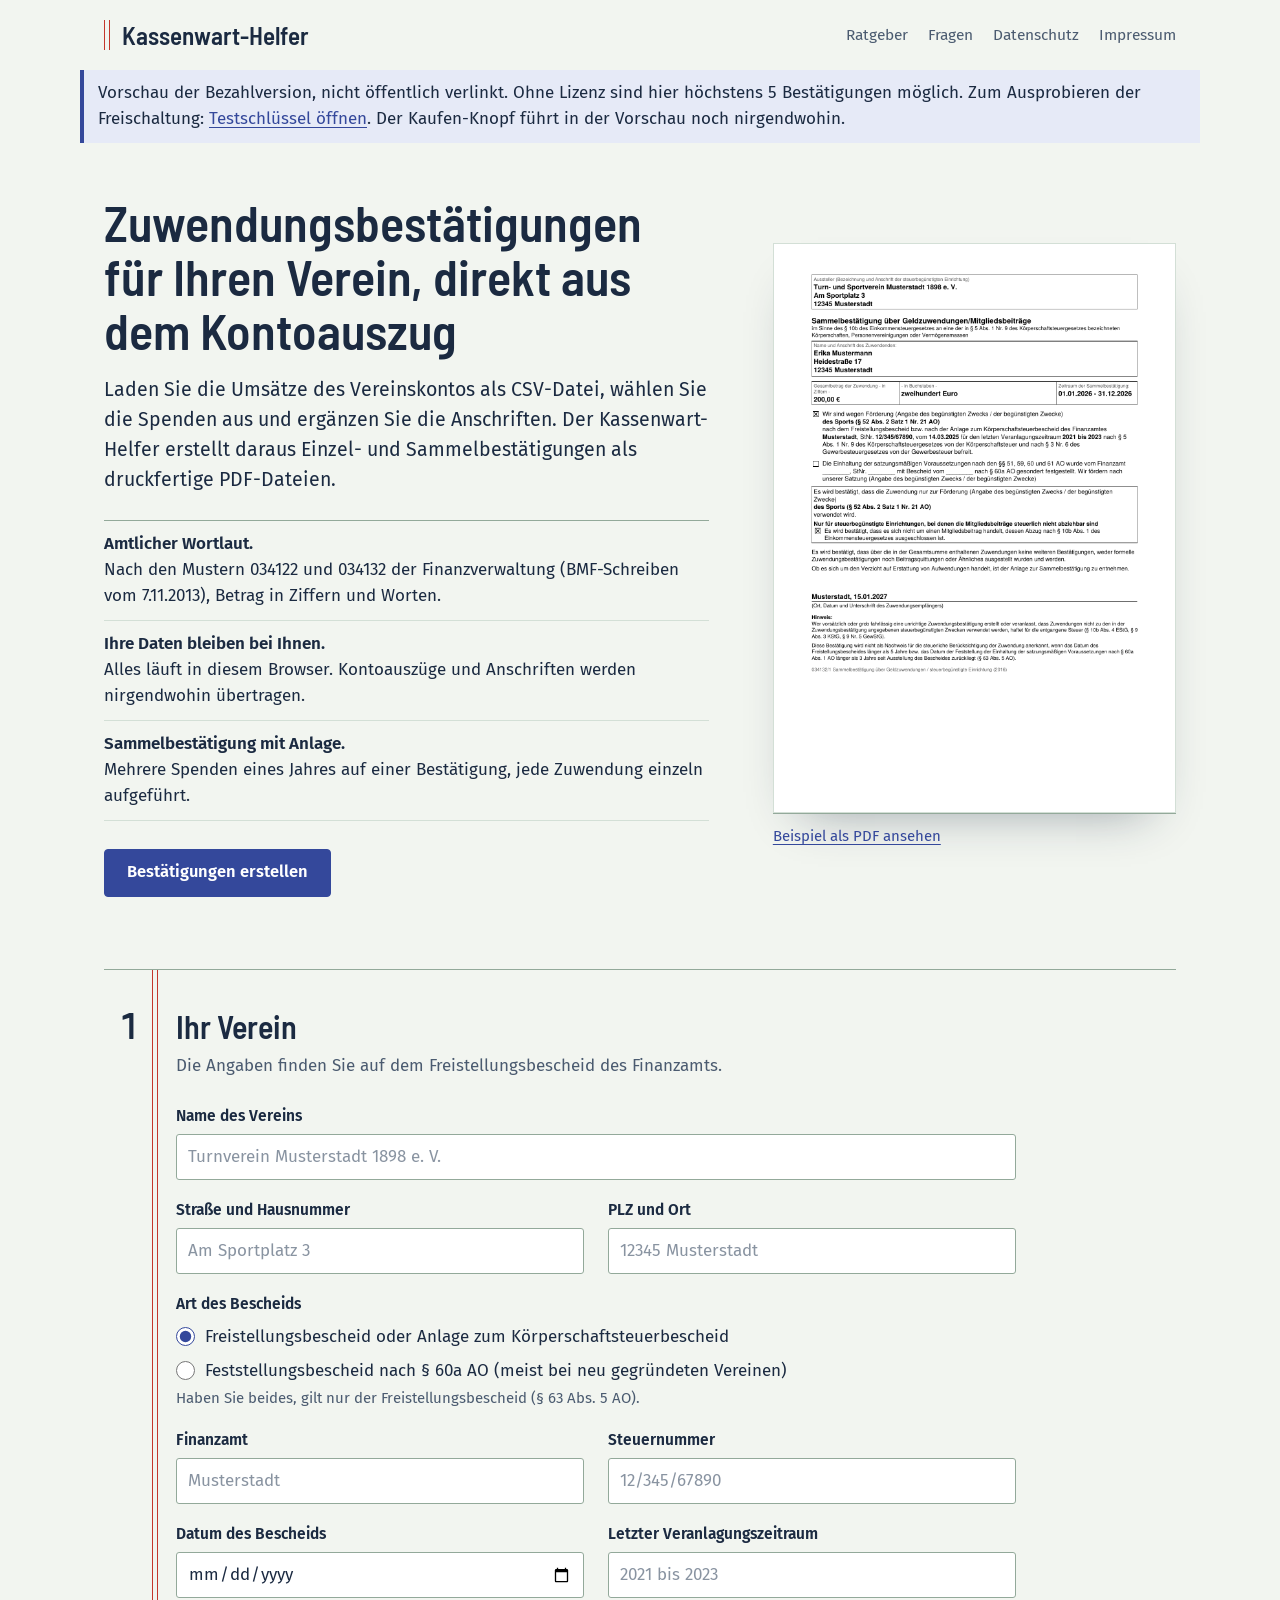
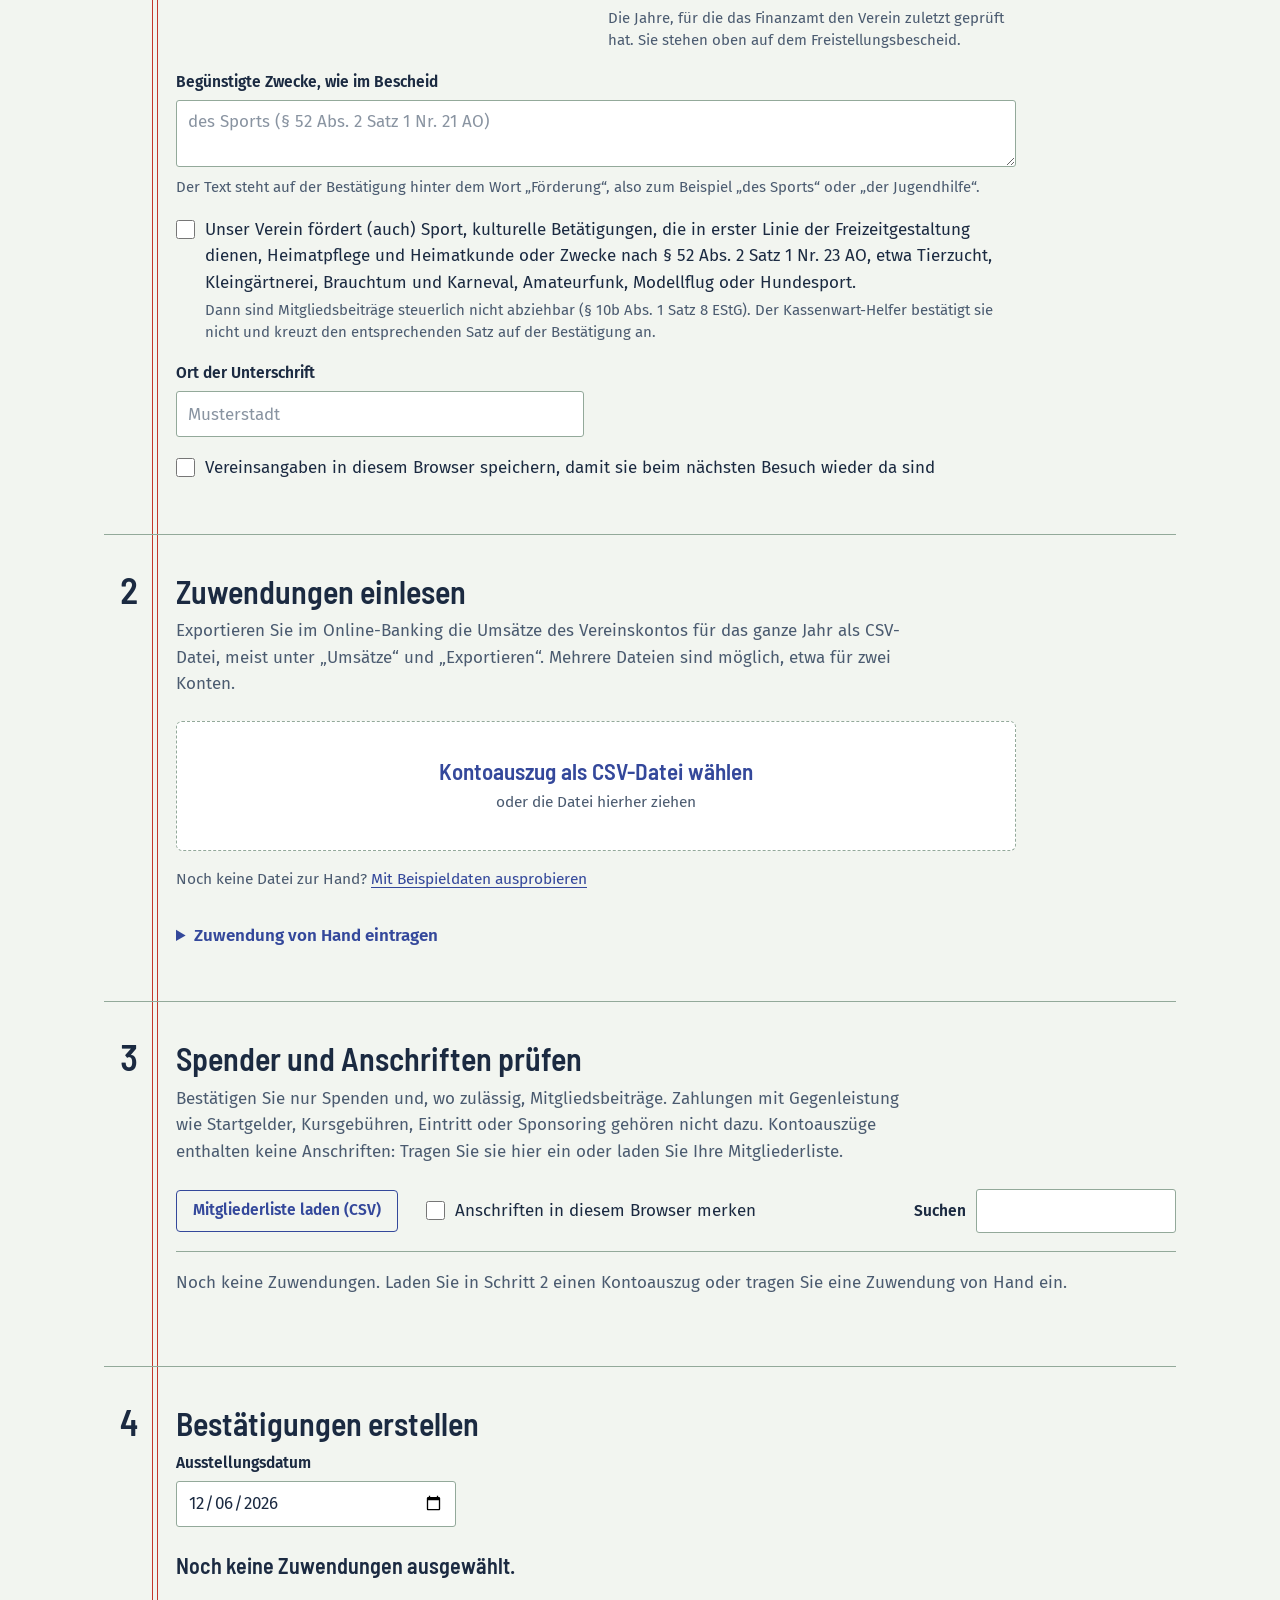
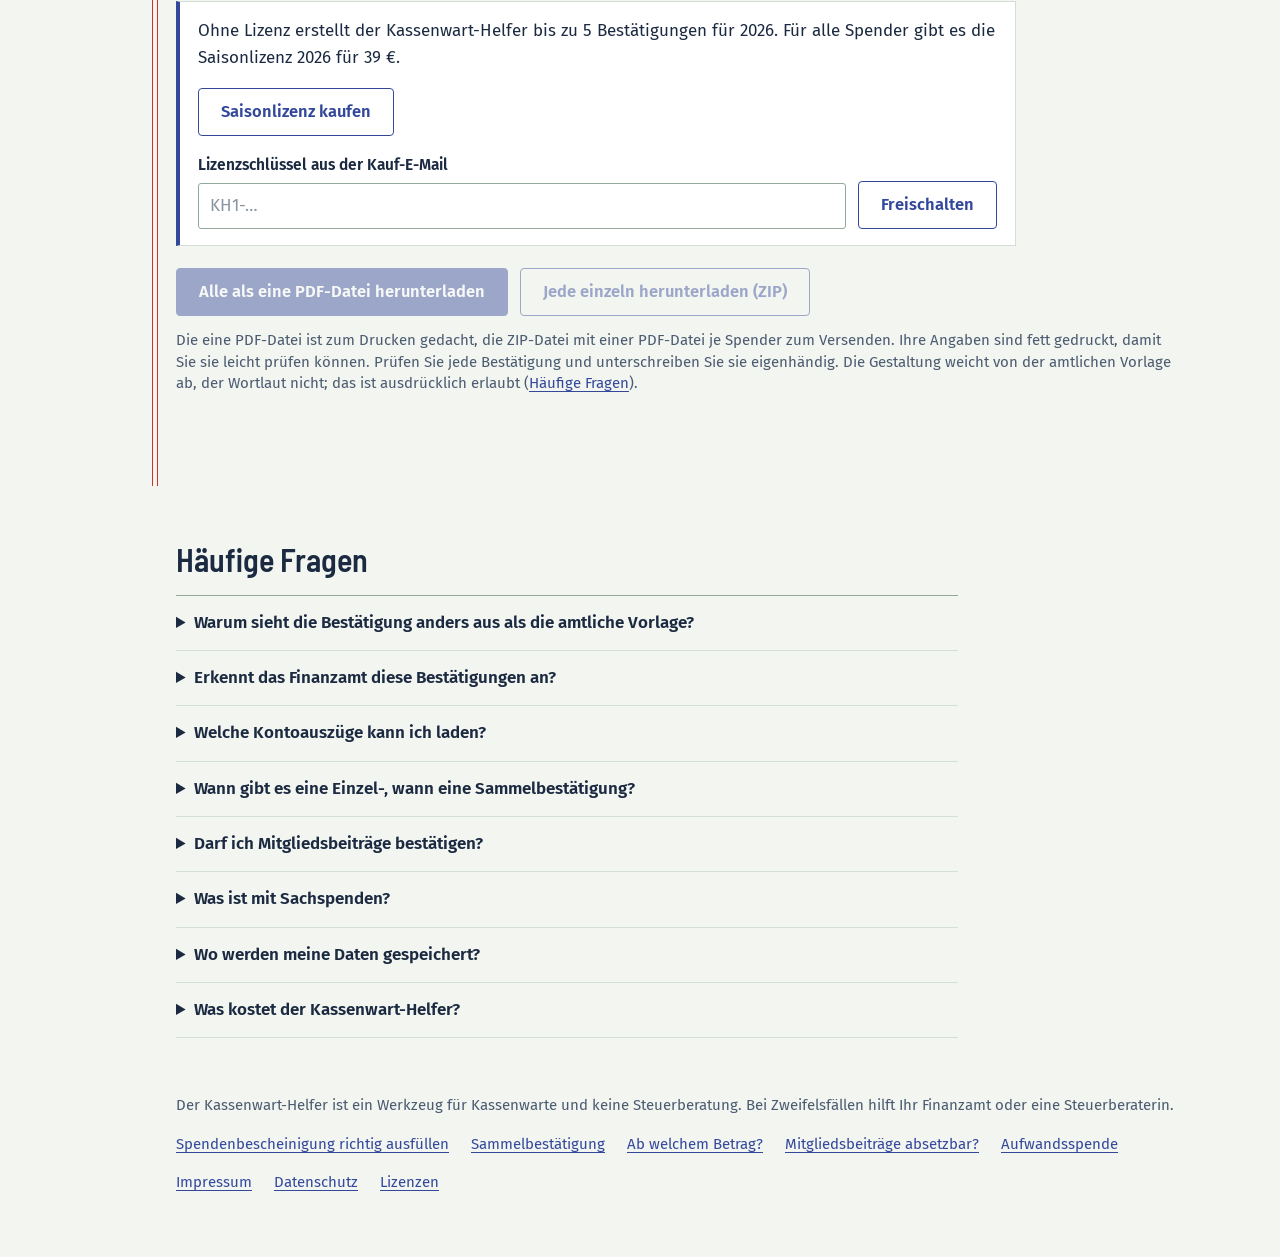
==== commit af26ae36: "Seite aktualisiert (23e7986)" ====
--- a/vorschau/index.html
+++ b/vorschau/index.html
@@ -31,7 +31,7 @@
   </header>
 
   <main>
-    <p class="meldung vorschau-hinweis">Vorschau der Bezahlversion, nicht öffentlich verlinkt. Ohne Lizenz sind hier höchstens 5 Bestätigungen möglich. Zum Ausprobieren der Freischaltung: <a href="https://kassenwart-helfer.de/vorschau/#lizenz=KH1-AQfqAAAAAdtBmBCvi0QfuiF1XZhhuyjVIr5oXO9QVk_vZYuJAldZB8-xkU2qKcG56U8Y107XbXXDow6GaMoqFZvSNhGeVAE">Testschlüssel öffnen</a>. Der Kaufen-Knopf führt in der Vorschau noch nirgendwohin.</p>
+    <p class="meldung vorschau-hinweis">Vorschau der Bezahlversion, nicht öffentlich verlinkt. Ohne Lizenz sind hier höchstens 5 Bestätigungen möglich. Zum Ausprobieren der Freischaltung: <a href="https://kassenwart-helfer.de/vorschau/#lizenz=KH1-AQfqAAAAAdMfHL4US7eLfKYWmjDW_qGJn9Glb34JVp7t83GcF0M483QEsWOU89zFGsWX5Y5peSV-Bc_t2RNCSgLptUE1XAY">Testschlüssel öffnen</a>. Der Kaufen-Knopf führt in der Vorschau noch nirgendwohin.</p>
     <section class="einstieg" aria-labelledby="titel">
       <div>
         <h1 id="titel">Zuwendungsbestätigungen für Ihren Verein, direkt aus dem Kontoauszug</h1>
@@ -226,7 +226,7 @@
 
   <footer class="fuss">
     <p>Der Kassenwart-Helfer ist ein Werkzeug für Kassenwarte und keine Steuerberatung. Bei Zweifelsfällen hilft Ihr Finanzamt oder eine Steuerberaterin.</p>
-    <p><a href="../spendenbescheinigung-verein.html">Spendenbescheinigung richtig ausfüllen</a> <a href="../sammelbestaetigung.html">Sammelbestätigung</a> <a href="../spendenbescheinigung-ab-welchem-betrag.html">Ab welchem Betrag?</a> <a href="../mitgliedsbeitrag-absetzbar.html">Mitgliedsbeiträge absetzbar?</a></p>
+    <p><a href="../spendenbescheinigung-verein.html">Spendenbescheinigung richtig ausfüllen</a> <a href="../sammelbestaetigung.html">Sammelbestätigung</a> <a href="../spendenbescheinigung-ab-welchem-betrag.html">Ab welchem Betrag?</a> <a href="../mitgliedsbeitrag-absetzbar.html">Mitgliedsbeiträge absetzbar?</a> <a href="../aufwandsspende.html">Aufwandsspende</a></p>
     <p><a href="../impressum.html">Impressum</a> <a href="../datenschutz.html">Datenschutz</a> <a href="../lizenzen.txt">Lizenzen</a></p>
   </footer>
 </body>
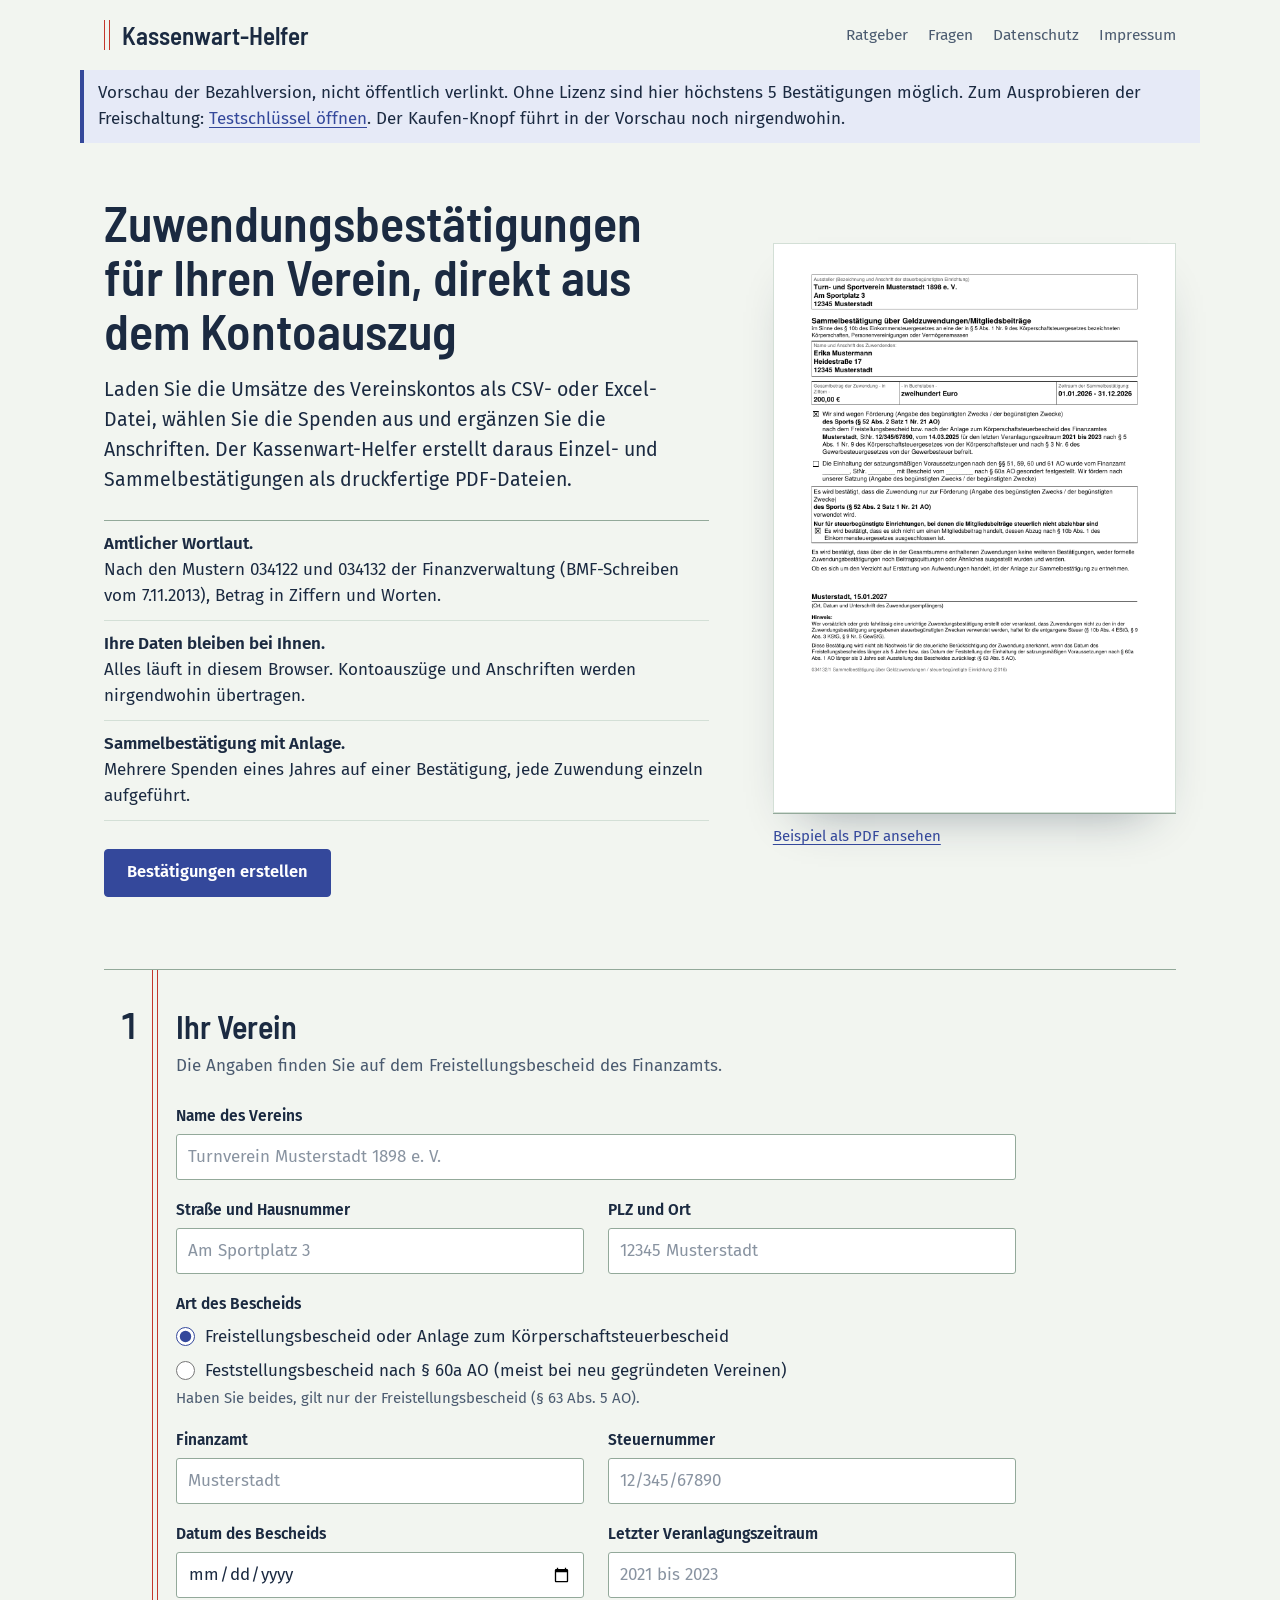
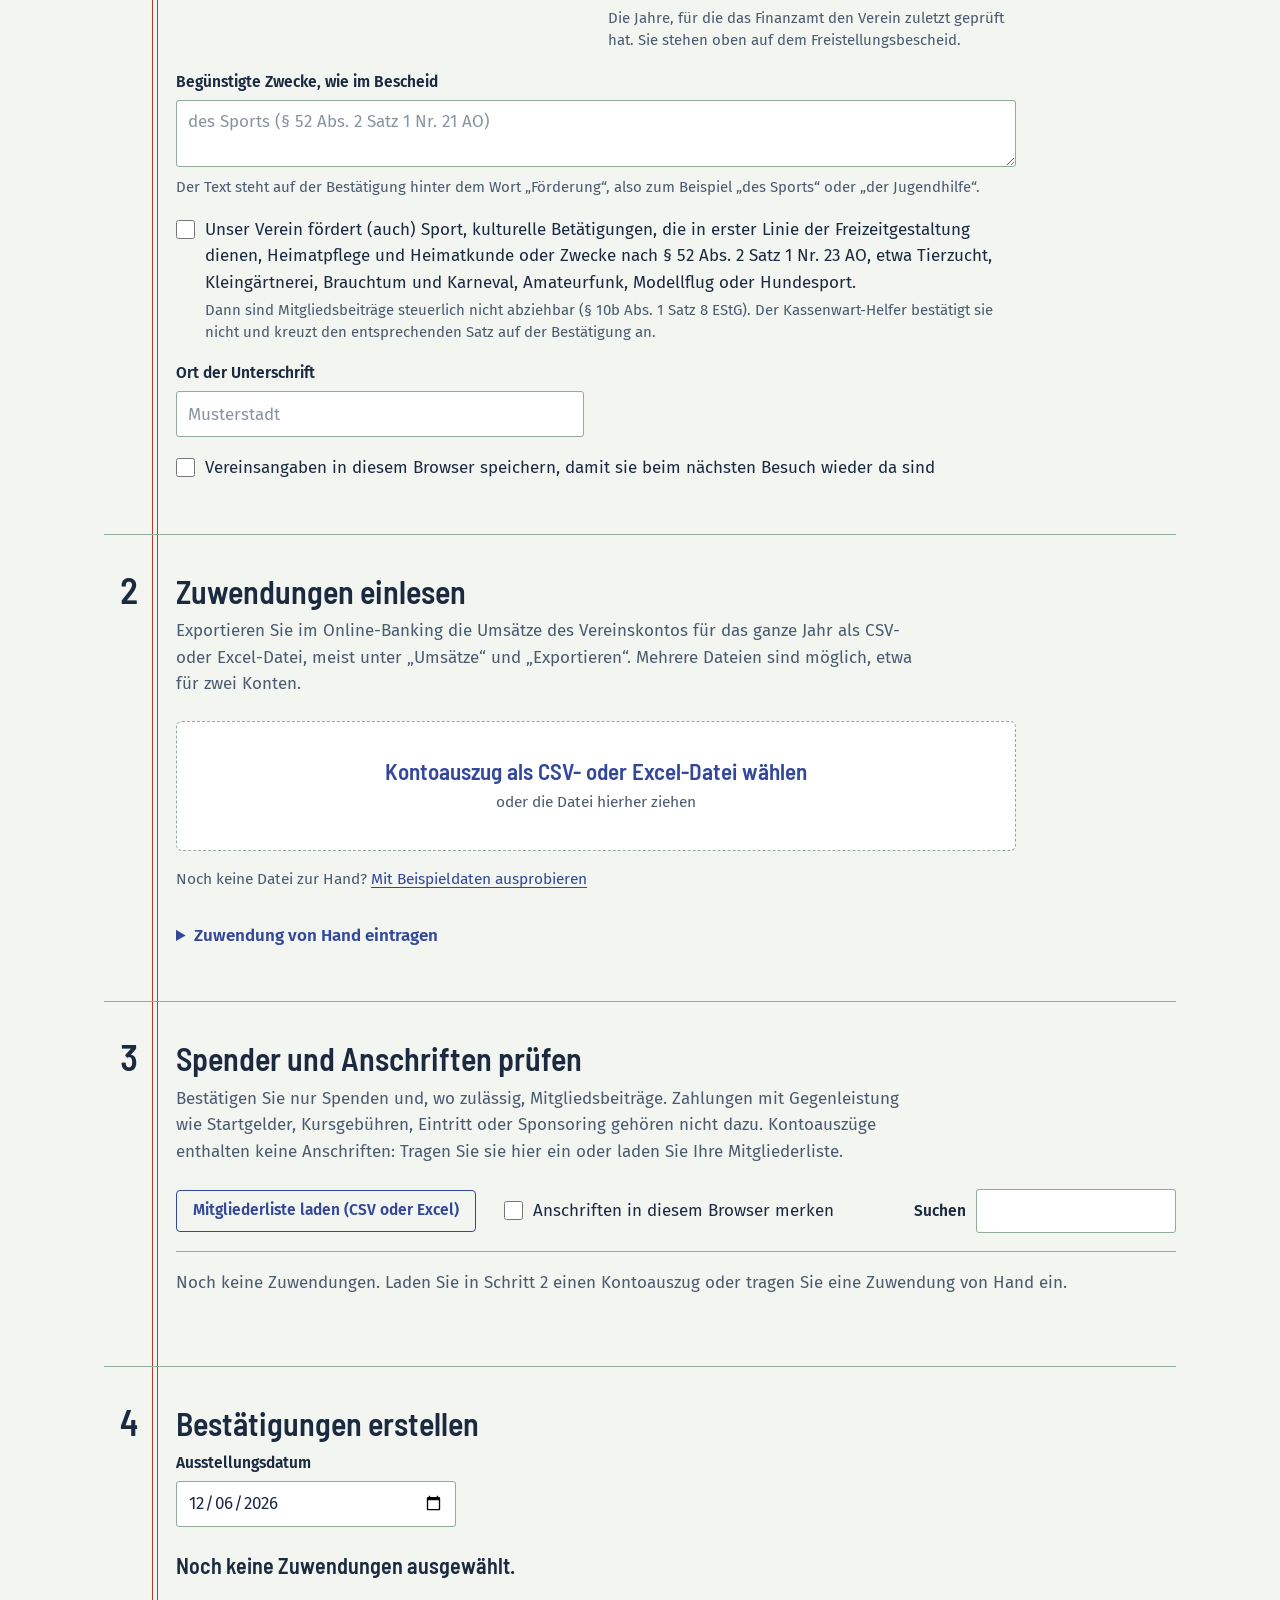
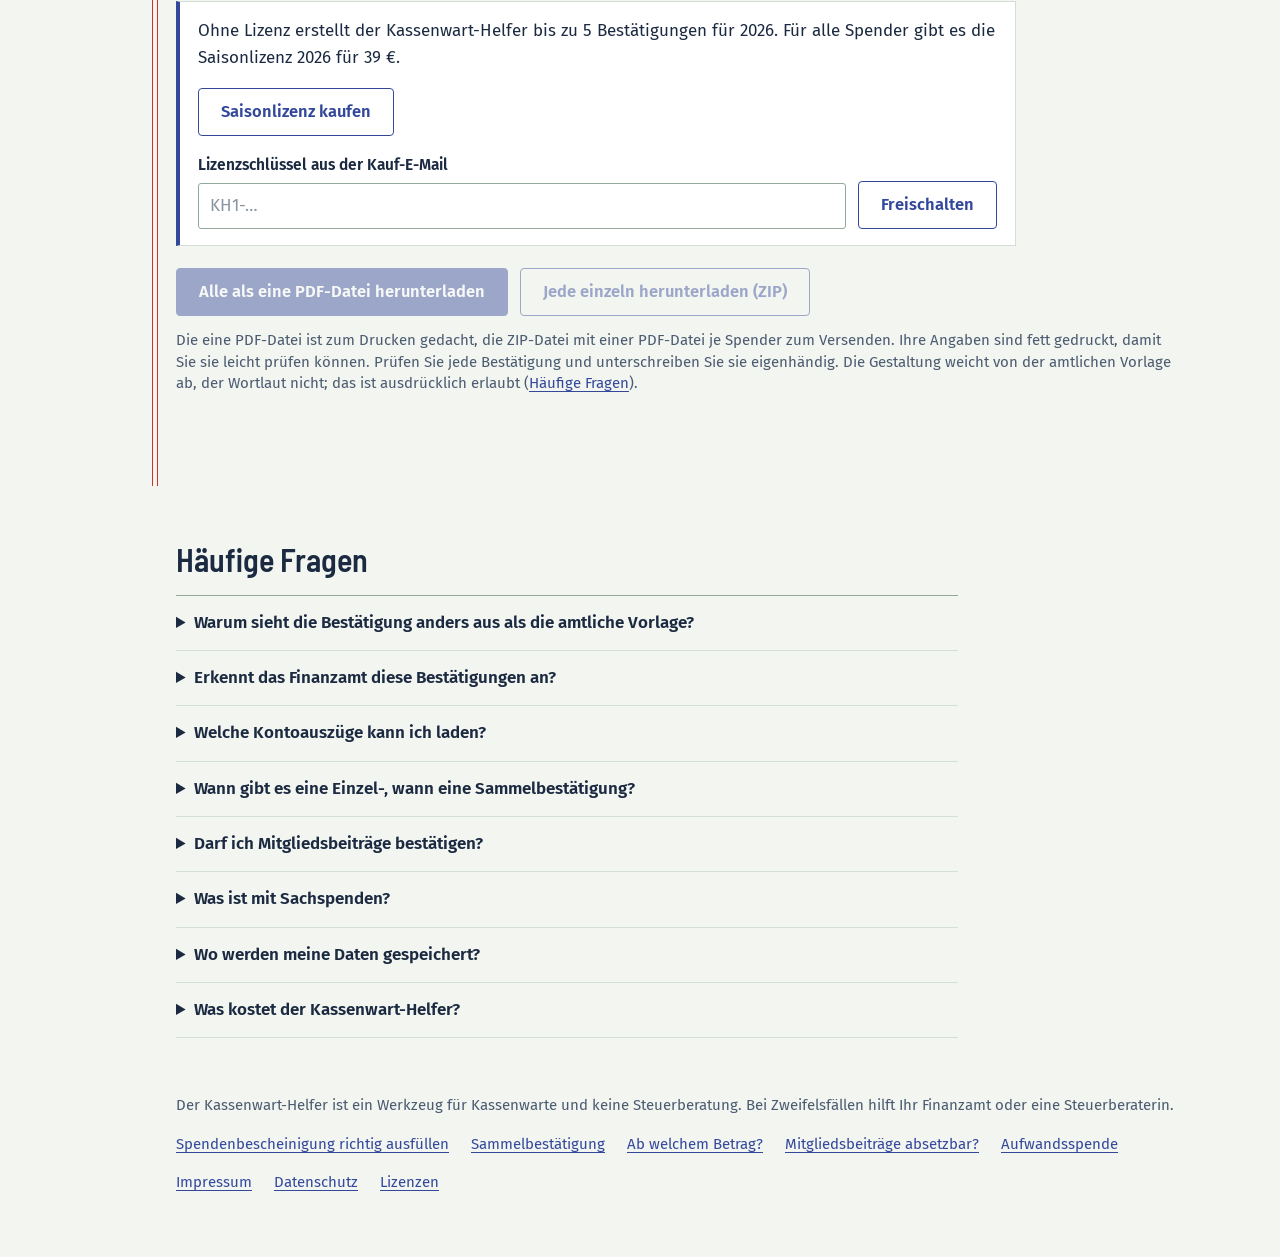
==== commit e7dfce64: "Seite aktualisiert (1e82bad)" ====
--- a/vorschau/index.html
+++ b/vorschau/index.html
@@ -31,11 +31,11 @@
   </header>
 
   <main>
-    <p class="meldung vorschau-hinweis">Vorschau der Bezahlversion, nicht öffentlich verlinkt. Ohne Lizenz sind hier höchstens 5 Bestätigungen möglich. Zum Ausprobieren der Freischaltung: <a href="https://kassenwart-helfer.de/vorschau/#lizenz=KH1-AQfqAAAAAdMfHL4US7eLfKYWmjDW_qGJn9Glb34JVp7t83GcF0M483QEsWOU89zFGsWX5Y5peSV-Bc_t2RNCSgLptUE1XAY">Testschlüssel öffnen</a>. Der Kaufen-Knopf führt in der Vorschau noch nirgendwohin.</p>
+    <p class="meldung vorschau-hinweis">Vorschau der Bezahlversion, nicht öffentlich verlinkt. Ohne Lizenz sind hier höchstens 5 Bestätigungen möglich. Zum Ausprobieren der Freischaltung: <a href="https://kassenwart-helfer.de/vorschau/#lizenz=KH1-AQfqAAAAAeAmNE91e1eCt-HU5i1FQ2PFo3asIO_Sm8rFqEDqQewiVstrh9SOpcfFdY_XTw4zqV27n4IHQuQci6JGu15NPAA">Testschlüssel öffnen</a>. Der Kaufen-Knopf führt in der Vorschau noch nirgendwohin.</p>
     <section class="einstieg" aria-labelledby="titel">
       <div>
         <h1 id="titel">Zuwendungsbestätigungen für Ihren Verein, direkt aus dem Kontoauszug</h1>
-        <p class="lead">Laden Sie die Umsätze des Vereinskontos als CSV-Datei, wählen Sie die Spenden aus und ergänzen Sie die Anschriften. Der Kassenwart-Helfer erstellt daraus Einzel- und Sammelbestätigungen als druckfertige PDF-Dateien.</p>
+        <p class="lead">Laden Sie die Umsätze des Vereinskontos als CSV- oder Excel-Datei, wählen Sie die Spenden aus und ergänzen Sie die Anschriften. Der Kassenwart-Helfer erstellt daraus Einzel- und Sammelbestätigungen als druckfertige PDF-Dateien.</p>
         <ul class="fakten">
           <li><strong>Amtlicher Wortlaut.</strong> Nach den Mustern 034122 und 034132 der Finanzverwaltung (BMF-Schreiben vom 7.11.2013), Betrag in Ziffern und Worten.</li>
           <li><strong>Ihre Daten bleiben bei Ihnen.</strong> Alles läuft in diesem Browser. Kontoauszüge und Anschriften werden nirgendwohin übertragen.</li>
@@ -105,10 +105,10 @@
       <section class="schritt" id="zuwendungen" aria-labelledby="zuwendungen-titel">
         <span class="nr" aria-hidden="true">2</span>
         <h2 id="zuwendungen-titel">Zuwendungen einlesen</h2>
-        <p class="erklaerung">Exportieren Sie im Online-Banking die Umsätze des Vereinskontos für das ganze Jahr als CSV-Datei, meist unter „Umsätze“ und „Exportieren“. Mehrere Dateien sind möglich, etwa für zwei Konten.</p>
+        <p class="erklaerung">Exportieren Sie im Online-Banking die Umsätze des Vereinskontos für das ganze Jahr als CSV- oder Excel-Datei, meist unter „Umsätze“ und „Exportieren“. Mehrere Dateien sind möglich, etwa für zwei Konten.</p>
         <label class="ablage" id="ablage-konto">
-          <input type="file" id="datei-konto" accept=".csv,.txt,text/csv" multiple>
-          <span class="ablage-titel">Kontoauszug als CSV-Datei wählen</span>
+          <input type="file" id="datei-konto" accept=".csv,.txt,.xlsx,text/csv,application/vnd.openxmlformats-officedocument.spreadsheetml.sheet" multiple>
+          <span class="ablage-titel">Kontoauszug als CSV- oder Excel-Datei wählen</span>
           <span class="ablage-text">oder die Datei hierher ziehen</span>
         </label>
         <p class="nebenbei">Noch keine Datei zur Hand? <button type="button" id="beispiel" class="leise">Mit Beispieldaten ausprobieren</button></p>
@@ -145,7 +145,7 @@
         <h2 id="spender-titel">Spender und Anschriften prüfen</h2>
         <p class="erklaerung">Bestätigen Sie nur Spenden und, wo zulässig, Mitgliedsbeiträge. Zahlungen mit Gegenleistung wie Startgelder, Kursgebühren, Eintritt oder Sponsoring gehören nicht dazu. Kontoauszüge enthalten keine Anschriften: Tragen Sie sie hier ein oder laden Sie Ihre Mitgliederliste.</p>
         <div class="werkzeuge">
-          <label class="knopf zweit klein">Mitgliederliste laden (CSV)<input type="file" id="datei-mitglieder" accept=".csv,.txt,text/csv" class="unsichtbar"></label>
+          <label class="knopf zweit klein">Mitgliederliste laden (CSV oder Excel)<input type="file" id="datei-mitglieder" accept=".csv,.txt,.xlsx,text/csv,application/vnd.openxmlformats-officedocument.spreadsheetml.sheet" class="unsichtbar"></label>
           <label class="wahl"><input type="checkbox" id="merken"> <span>Anschriften in diesem Browser merken</span></label>
           <label class="suche">Suchen <input type="search" id="suche"></label>
         </div>
@@ -198,7 +198,7 @@
       </details>
       <details>
         <summary>Welche Kontoauszüge kann ich laden?</summary>
-        <p>Die CSV-Exporte der Umsätze, wie sie die meisten Banken anbieten, zum Beispiel Sparkassen, Volks- und Raiffeisenbanken, ING oder DKB. Der Kassenwart-Helfer erkennt Datum, Name, Betrag und Verwendungszweck selbst. Falls eine Spalte falsch erkannt wird, können Sie sie nach dem Laden unter dem Dateinamen selbst zuordnen.</p>
+        <p>Die CSV- oder Excel-Exporte (.xlsx) der Umsätze, wie sie die meisten Banken anbieten, zum Beispiel Sparkassen, Volks- und Raiffeisenbanken, ING oder DKB. Der Kassenwart-Helfer erkennt Datum, Name, Betrag und Verwendungszweck selbst. Falls eine Spalte falsch erkannt wird, können Sie sie nach dem Laden unter dem Dateinamen selbst zuordnen.</p>
       </details>
       <details>
         <summary>Wann gibt es eine Einzel-, wann eine Sammelbestätigung?</summary>
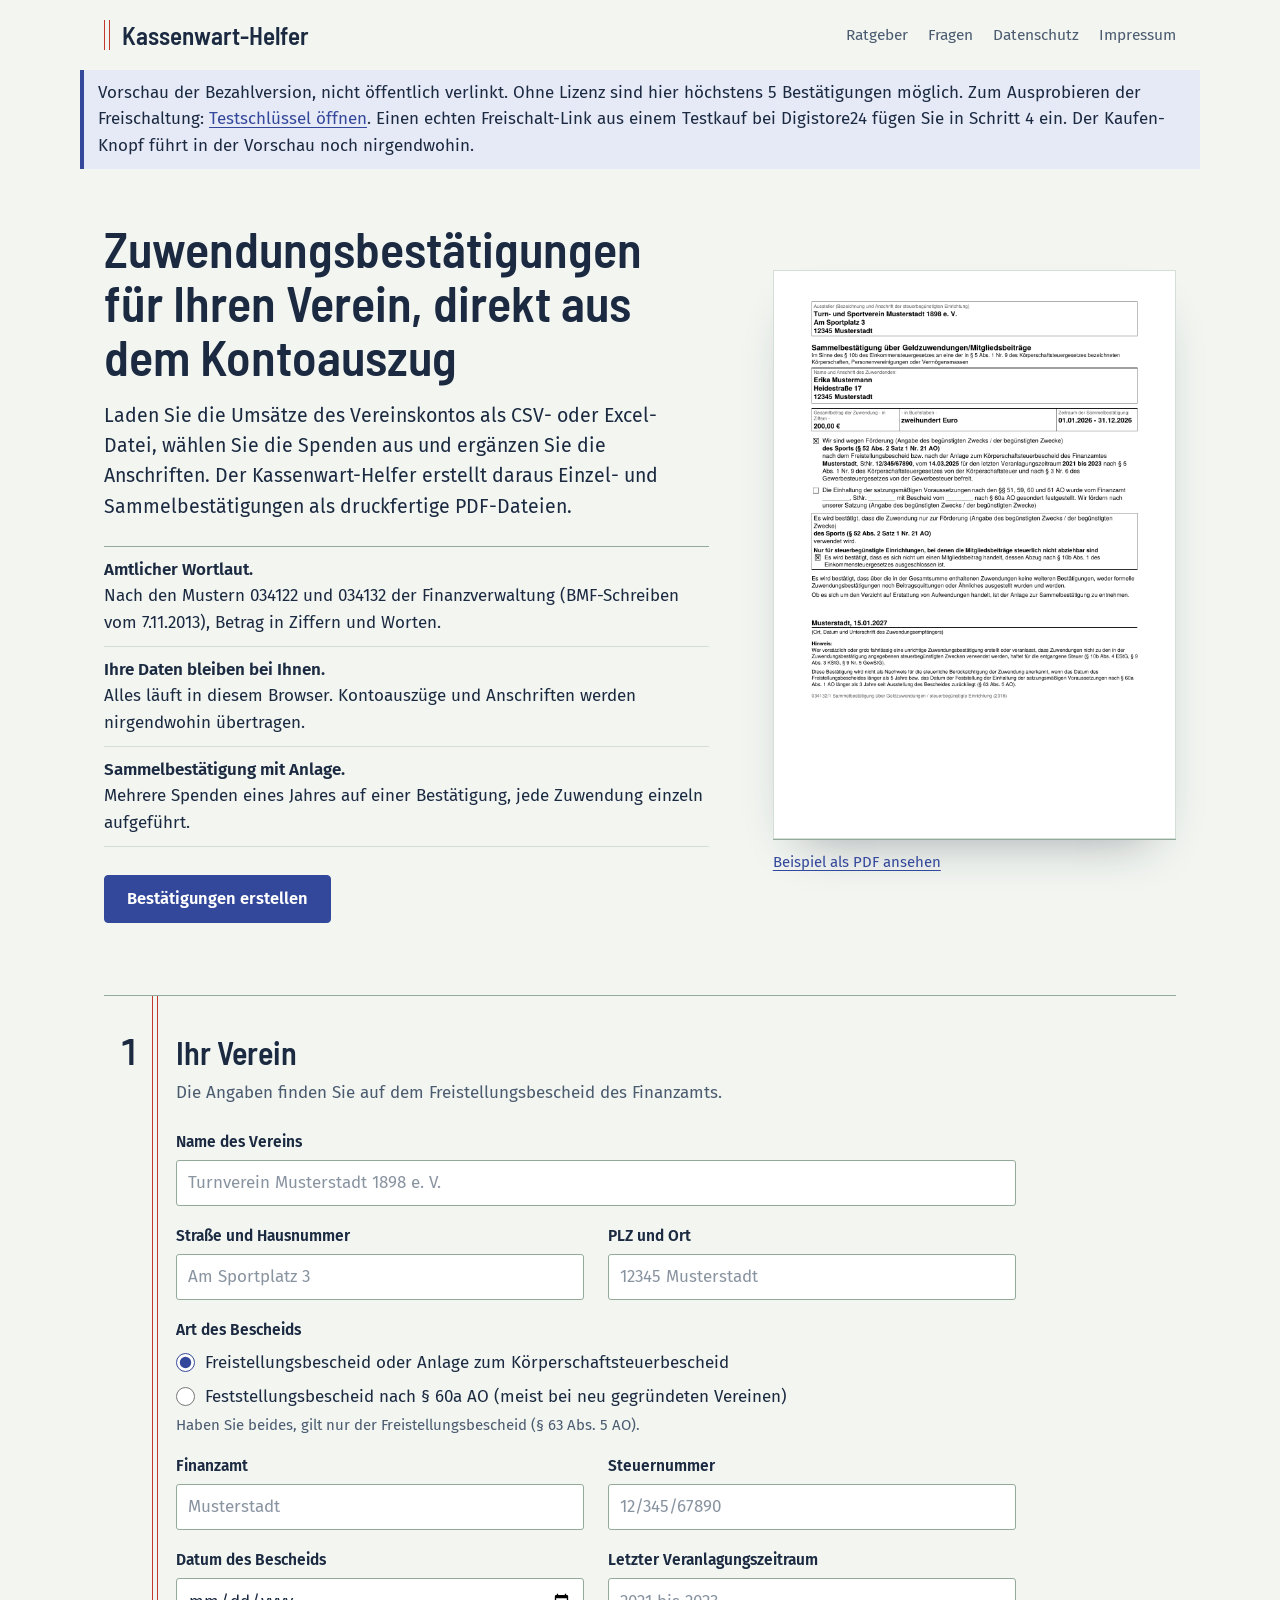
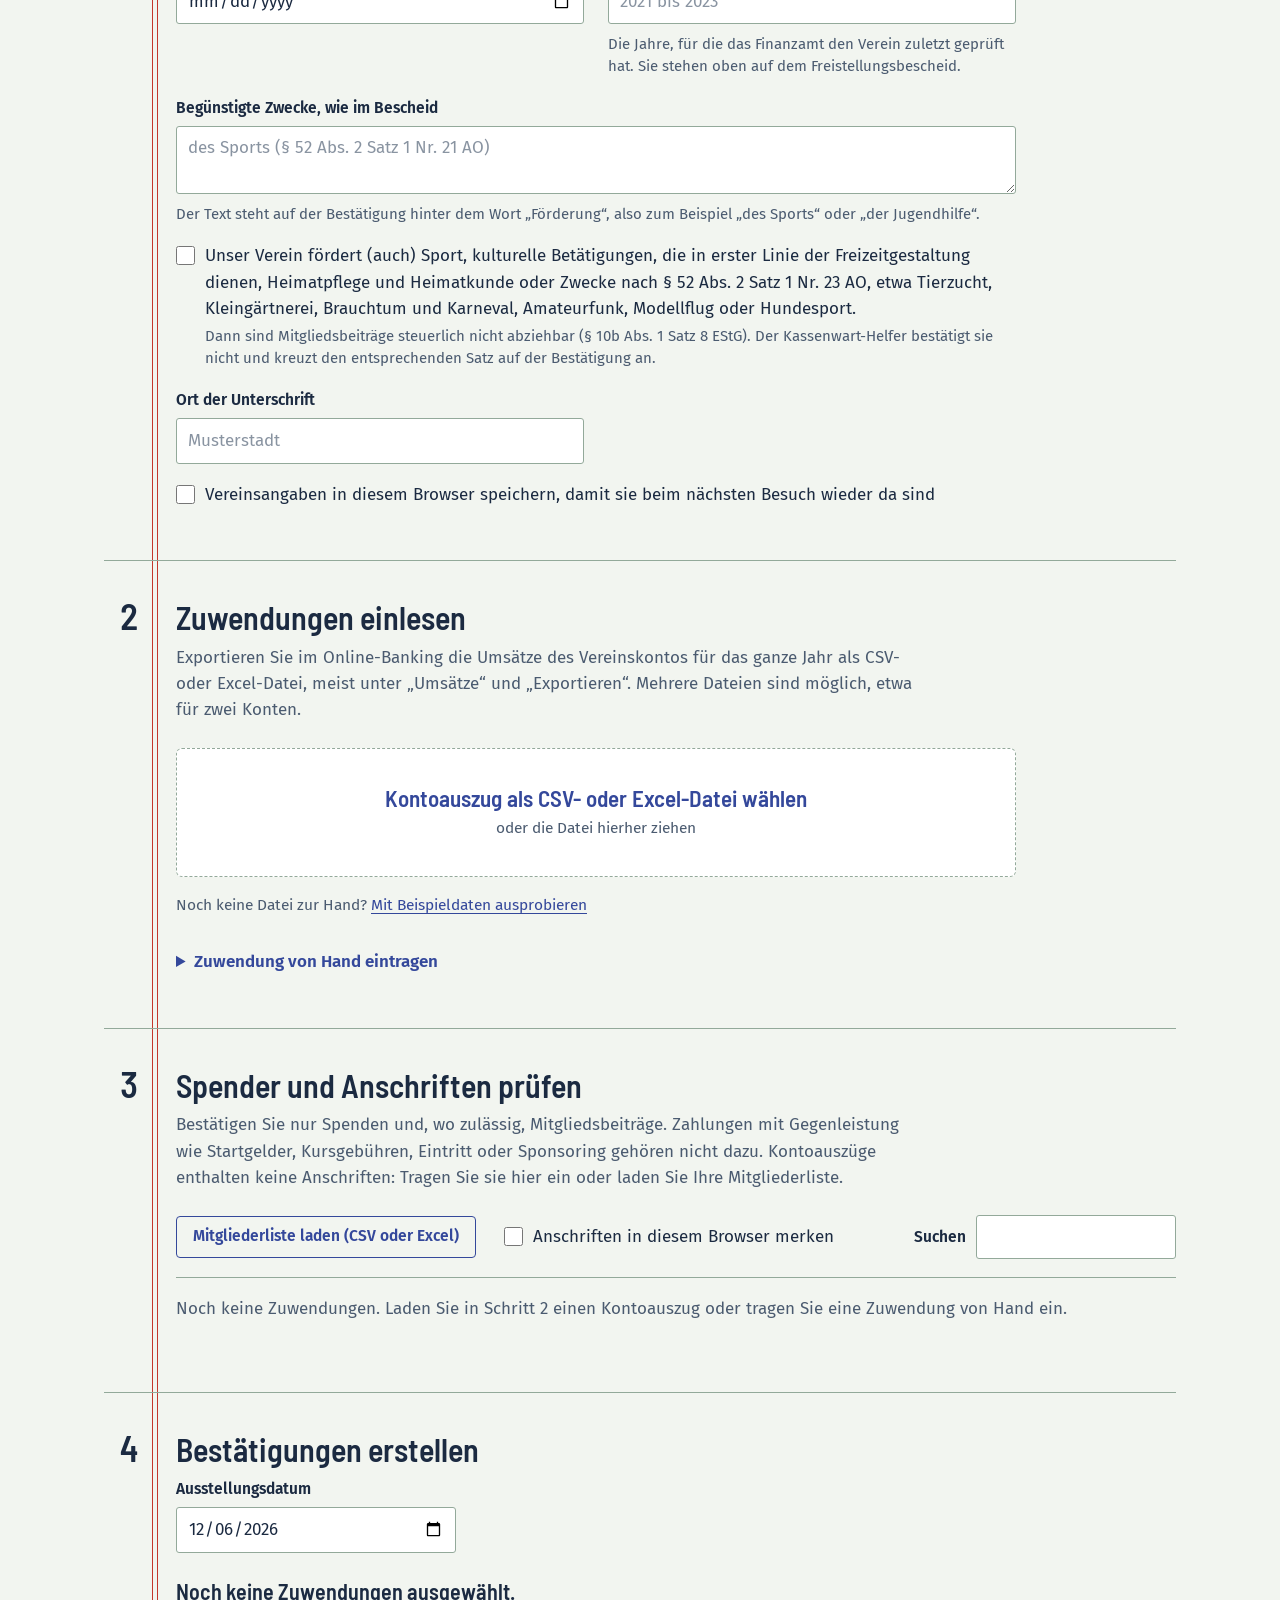
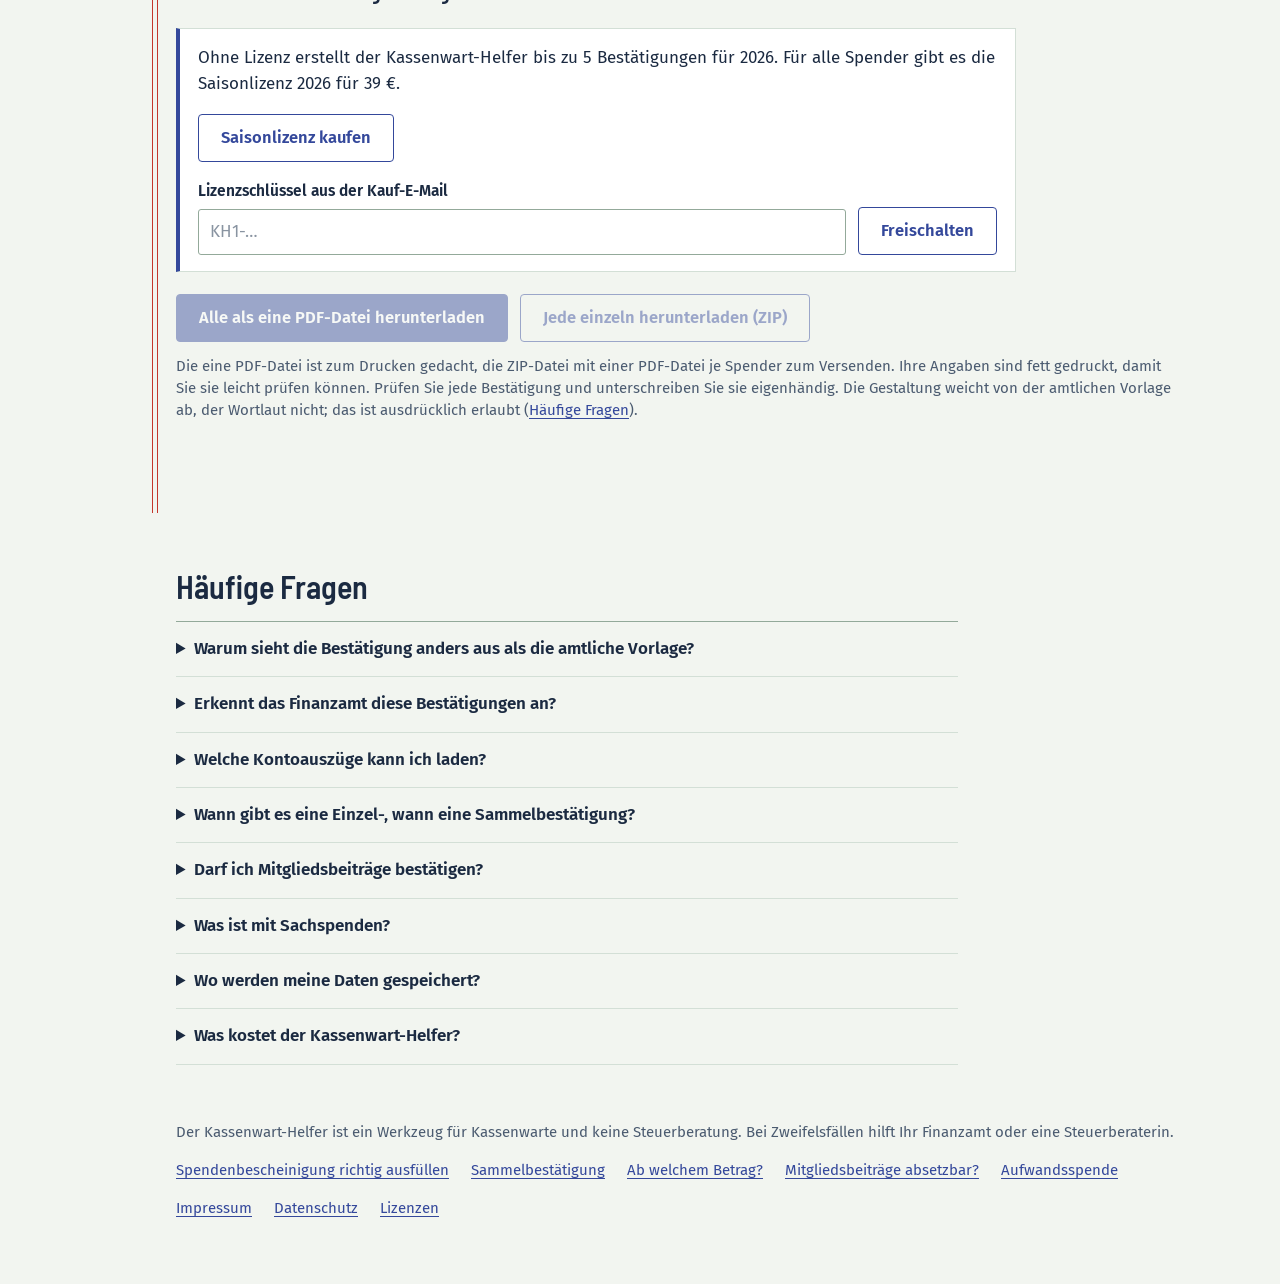
==== commit 9abe622e: "Seite aktualisiert (e174cc8)" ====
--- a/vorschau/index.html
+++ b/vorschau/index.html
@@ -31,7 +31,7 @@
   </header>
 
   <main>
-    <p class="meldung vorschau-hinweis">Vorschau der Bezahlversion, nicht öffentlich verlinkt. Ohne Lizenz sind hier höchstens 5 Bestätigungen möglich. Zum Ausprobieren der Freischaltung: <a href="https://kassenwart-helfer.de/vorschau/#lizenz=KH1-AQfqAAAAAeAmNE91e1eCt-HU5i1FQ2PFo3asIO_Sm8rFqEDqQewiVstrh9SOpcfFdY_XTw4zqV27n4IHQuQci6JGu15NPAA">Testschlüssel öffnen</a>. Der Kaufen-Knopf führt in der Vorschau noch nirgendwohin.</p>
+    <p class="meldung vorschau-hinweis">Vorschau der Bezahlversion, nicht öffentlich verlinkt. Ohne Lizenz sind hier höchstens 5 Bestätigungen möglich. Zum Ausprobieren der Freischaltung: <a href="https://kassenwart-helfer.de/vorschau/#lizenz/KH1-AQfqAAAAAXrRF6Uwit0nweKLrQBI1igPy2DQxABx2AJhWl3iraiNwJ7FBMt3KgakzdcQB3MroiqKhrnsKDnAKvB6LZ-wywQ">Testschlüssel öffnen</a>. Einen echten Freischalt-Link aus einem Testkauf bei Digistore24 fügen Sie in Schritt 4 ein. Der Kaufen-Knopf führt in der Vorschau noch nirgendwohin.</p>
     <section class="einstieg" aria-labelledby="titel">
       <div>
         <h1 id="titel">Zuwendungsbestätigungen für Ihren Verein, direkt aus dem Kontoauszug</h1>
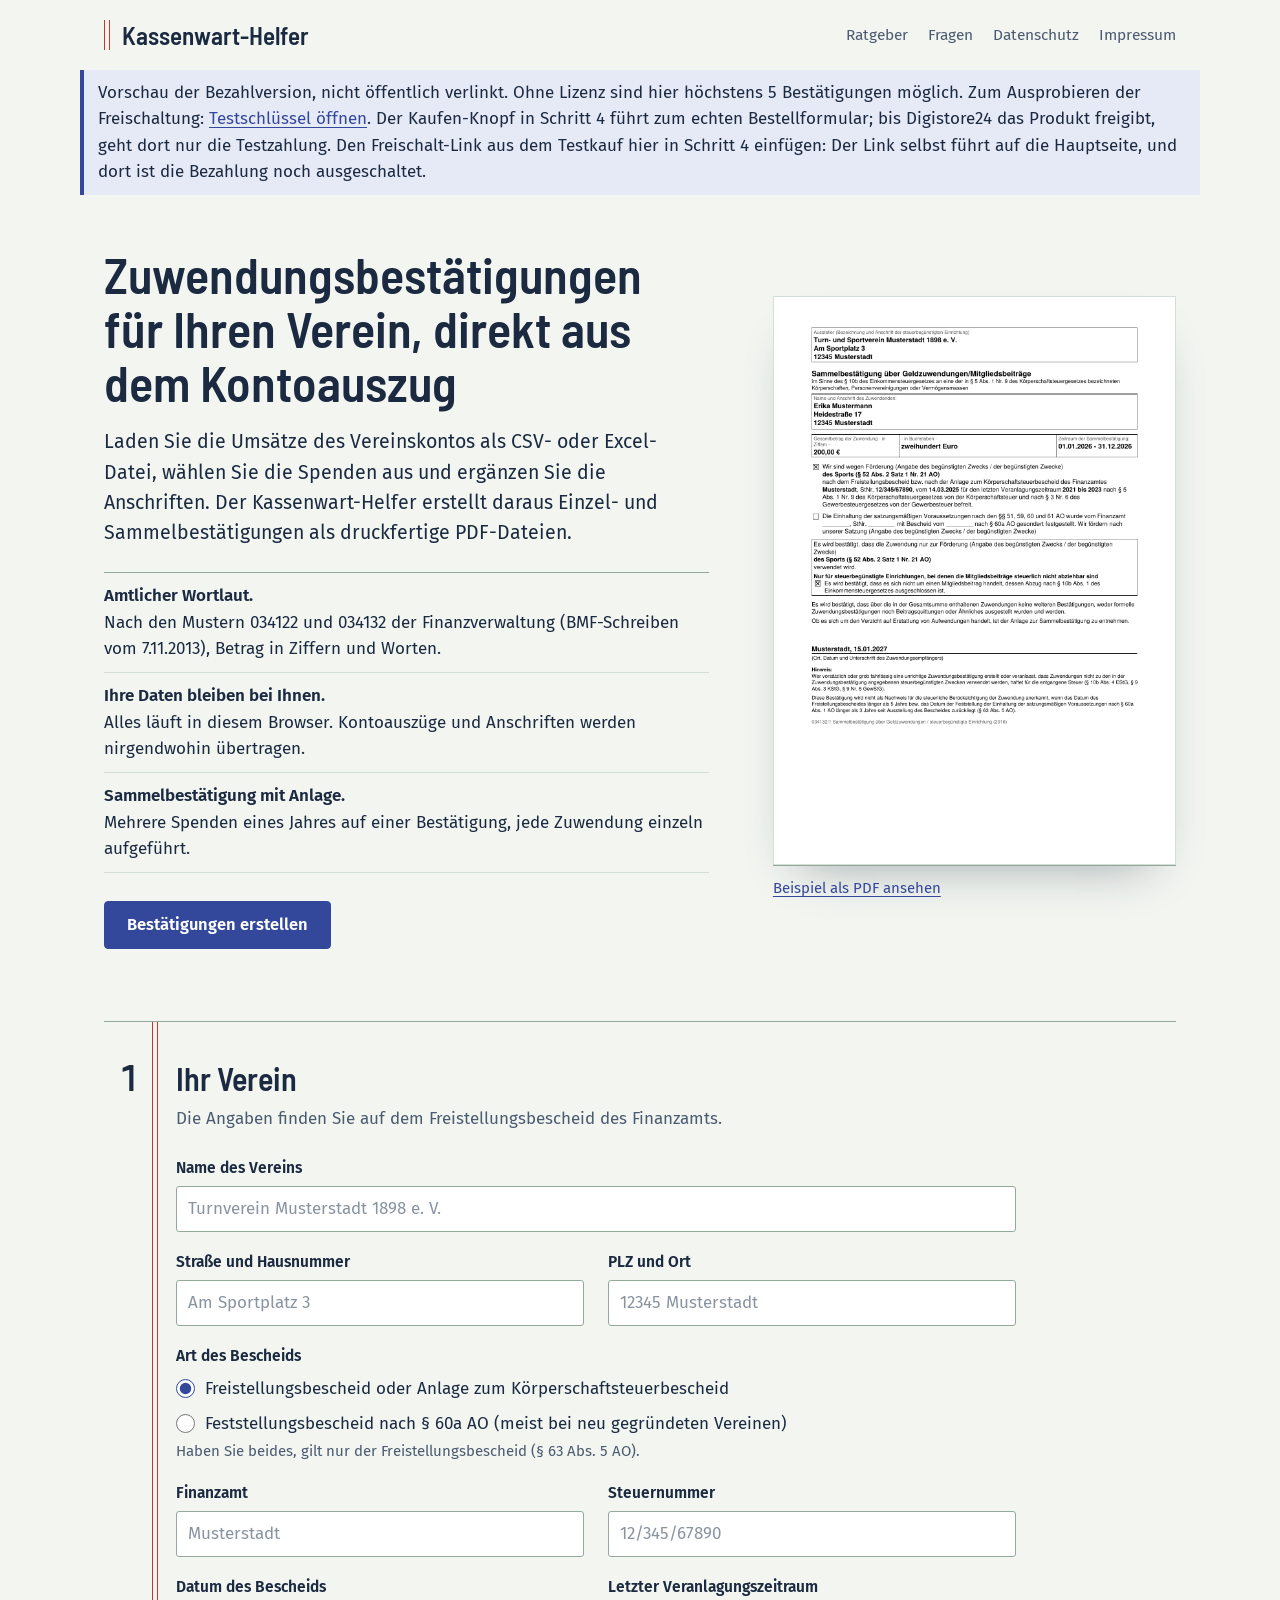
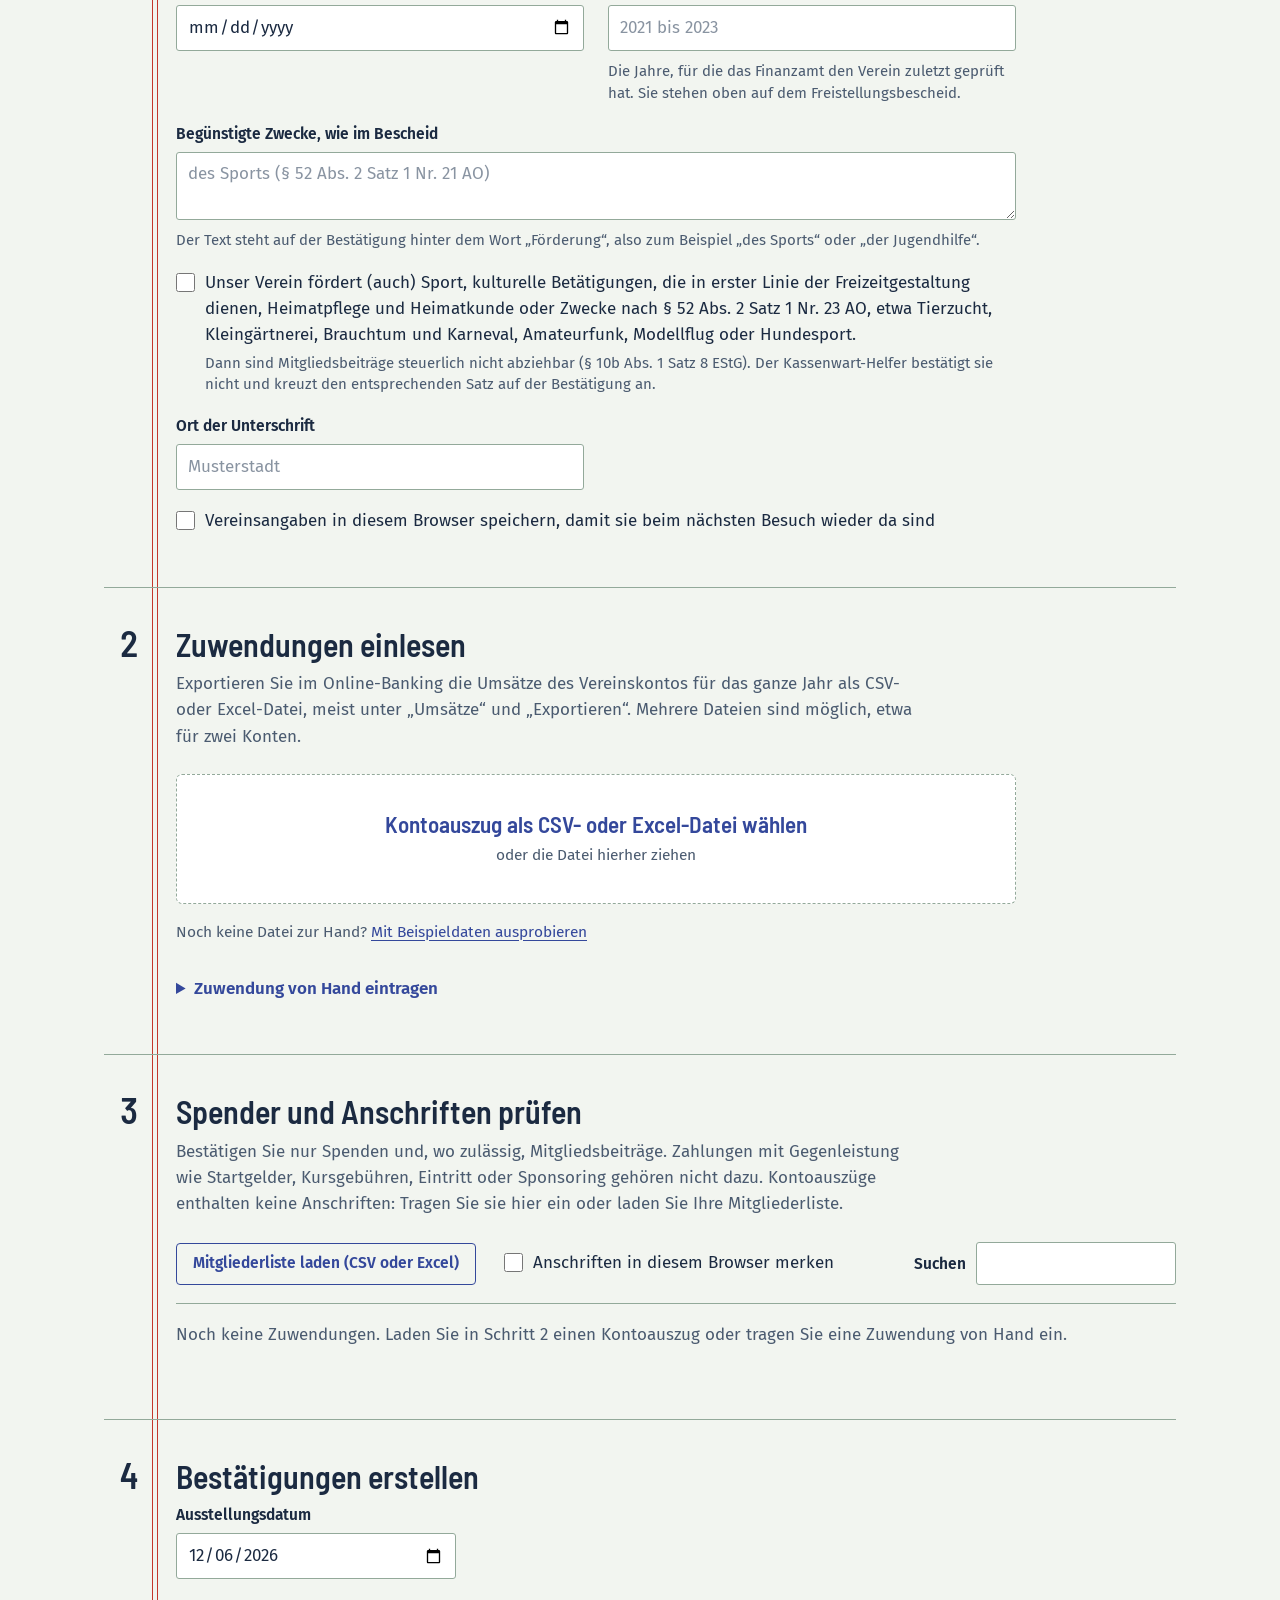
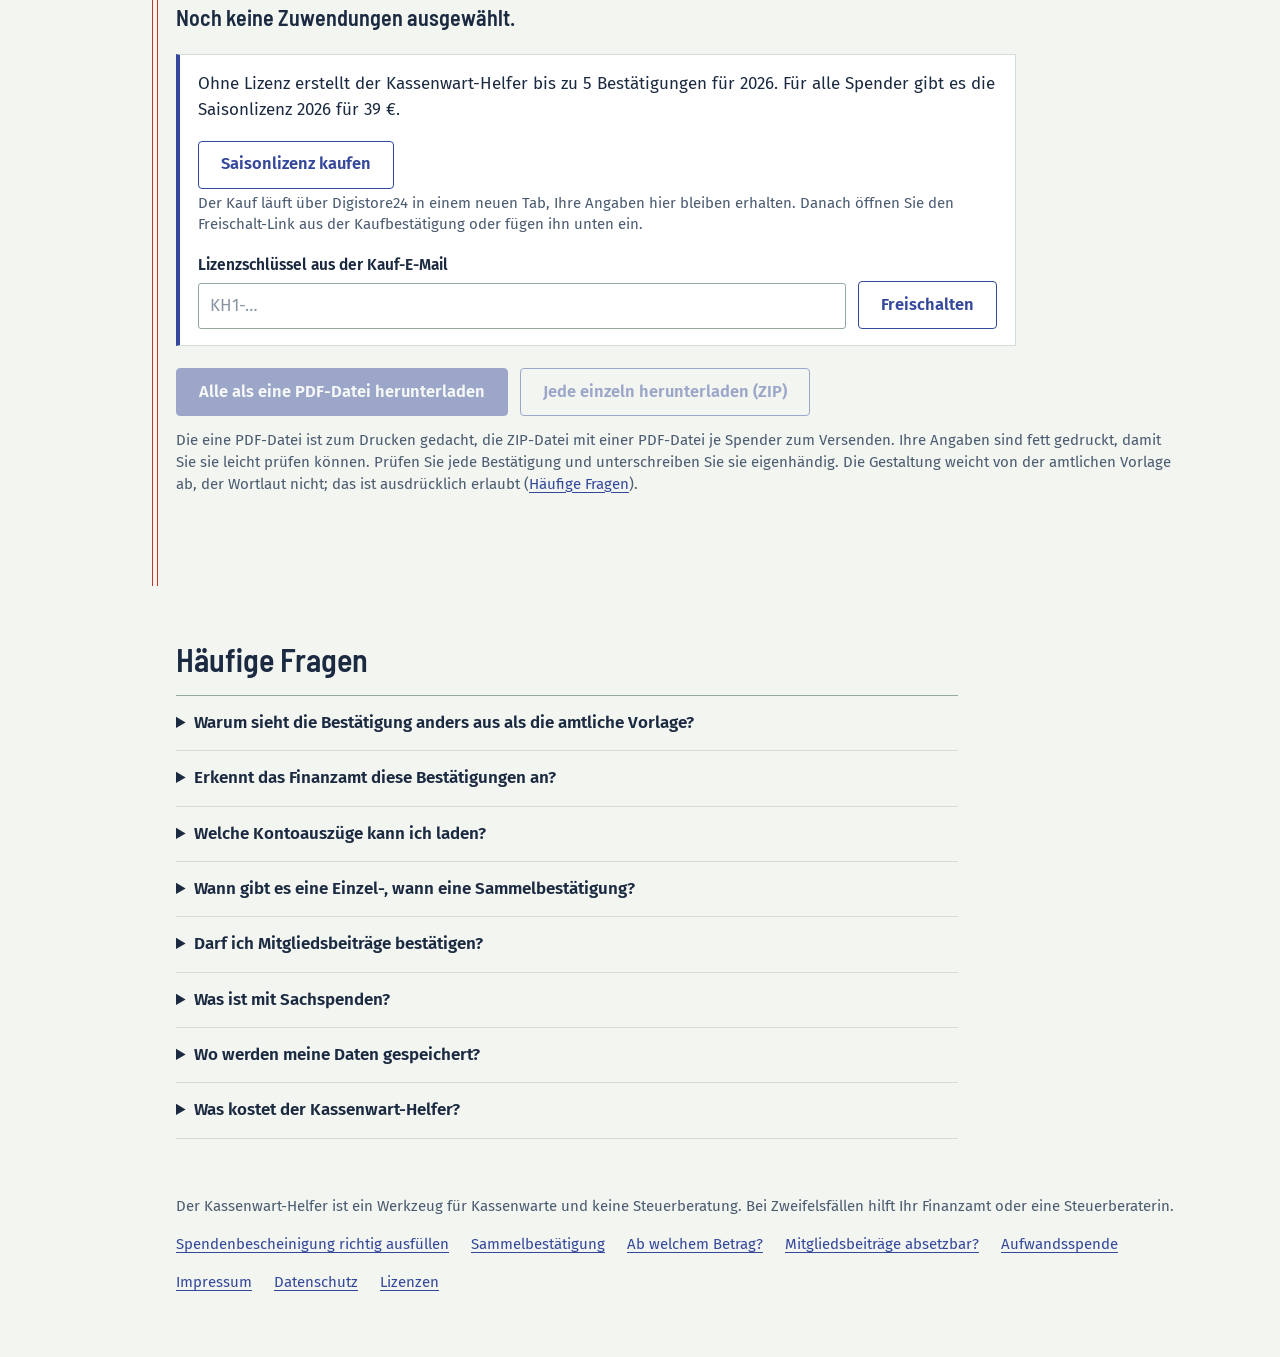
==== commit 97c5c7ce: "Seite aktualisiert (f7da6f2)" ====
--- a/vorschau/index.html
+++ b/vorschau/index.html
@@ -31,7 +31,7 @@
   </header>
 
   <main>
-    <p class="meldung vorschau-hinweis">Vorschau der Bezahlversion, nicht öffentlich verlinkt. Ohne Lizenz sind hier höchstens 5 Bestätigungen möglich. Zum Ausprobieren der Freischaltung: <a href="https://kassenwart-helfer.de/vorschau/#lizenz/KH1-AQfqAAAAAXrRF6Uwit0nweKLrQBI1igPy2DQxABx2AJhWl3iraiNwJ7FBMt3KgakzdcQB3MroiqKhrnsKDnAKvB6LZ-wywQ">Testschlüssel öffnen</a>. Einen echten Freischalt-Link aus einem Testkauf bei Digistore24 fügen Sie in Schritt 4 ein. Der Kaufen-Knopf führt in der Vorschau noch nirgendwohin.</p>
+    <p class="meldung vorschau-hinweis">Vorschau der Bezahlversion, nicht öffentlich verlinkt. Ohne Lizenz sind hier höchstens 5 Bestätigungen möglich. Zum Ausprobieren der Freischaltung: <a href="https://kassenwart-helfer.de/vorschau/#lizenz/KH1-AQfqAAAAAZIGxx7JHKaTrP4ryoZBublbpdqJl3XJXbSmlWxJhqlkmDrV2kZquewG7UKNjubJNr6lkwNTmObfMagnKHM_Iw8">Testschlüssel öffnen</a>. Der Kaufen-Knopf in Schritt 4 führt zum echten Bestellformular; bis Digistore24 das Produkt freigibt, geht dort nur die Testzahlung. Den Freischalt-Link aus dem Testkauf hier in Schritt 4 einfügen: Der Link selbst führt auf die Hauptseite, und dort ist die Bezahlung noch ausgeschaltet.</p>
     <section class="einstieg" aria-labelledby="titel">
       <div>
         <h1 id="titel">Zuwendungsbestätigungen für Ihren Verein, direkt aus dem Kontoauszug</h1>
@@ -166,7 +166,8 @@
         <ul id="probleme" class="probleme" aria-live="polite"></ul>
         <div id="lizenz" class="lizenz" hidden>
           <p id="lizenz-status"></p>
-          <p><a id="lizenz-kaufen" class="knopf zweit" href="#" hidden>Saisonlizenz kaufen</a></p>
+          <p id="lizenz-kauf" hidden><a id="lizenz-kaufen" class="knopf zweit" href="#" target="_blank" rel="noopener">Saisonlizenz kaufen</a>
+            <span class="hilfe">Der Kauf läuft über Digistore24 in einem neuen Tab, Ihre Angaben hier bleiben erhalten. Danach öffnen Sie den Freischalt-Link aus der Kaufbestätigung oder fügen ihn unten ein.</span></p>
           <form id="lizenz-form" class="lizenz-form">
             <label>Lizenzschlüssel aus der Kauf-E-Mail
               <input id="lizenz-eingabe" autocomplete="off" spellcheck="false" placeholder="KH1-…">
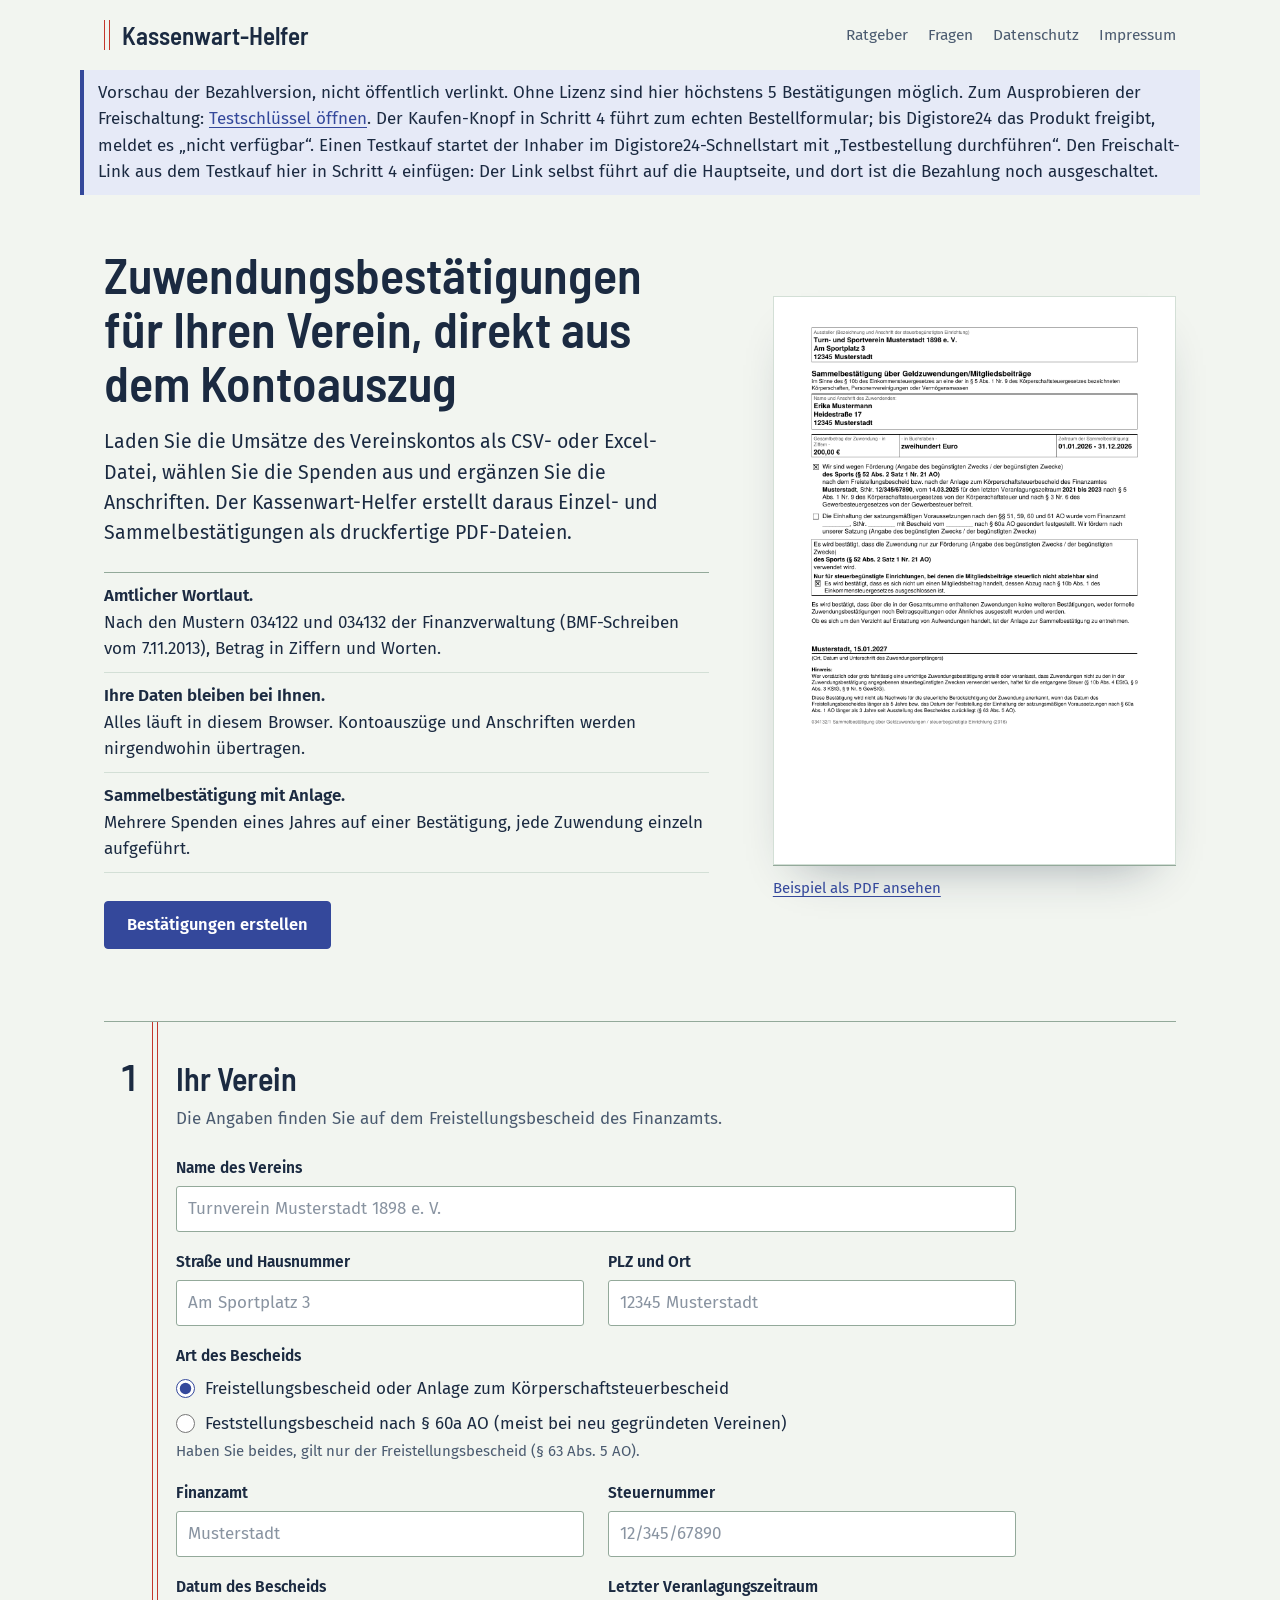
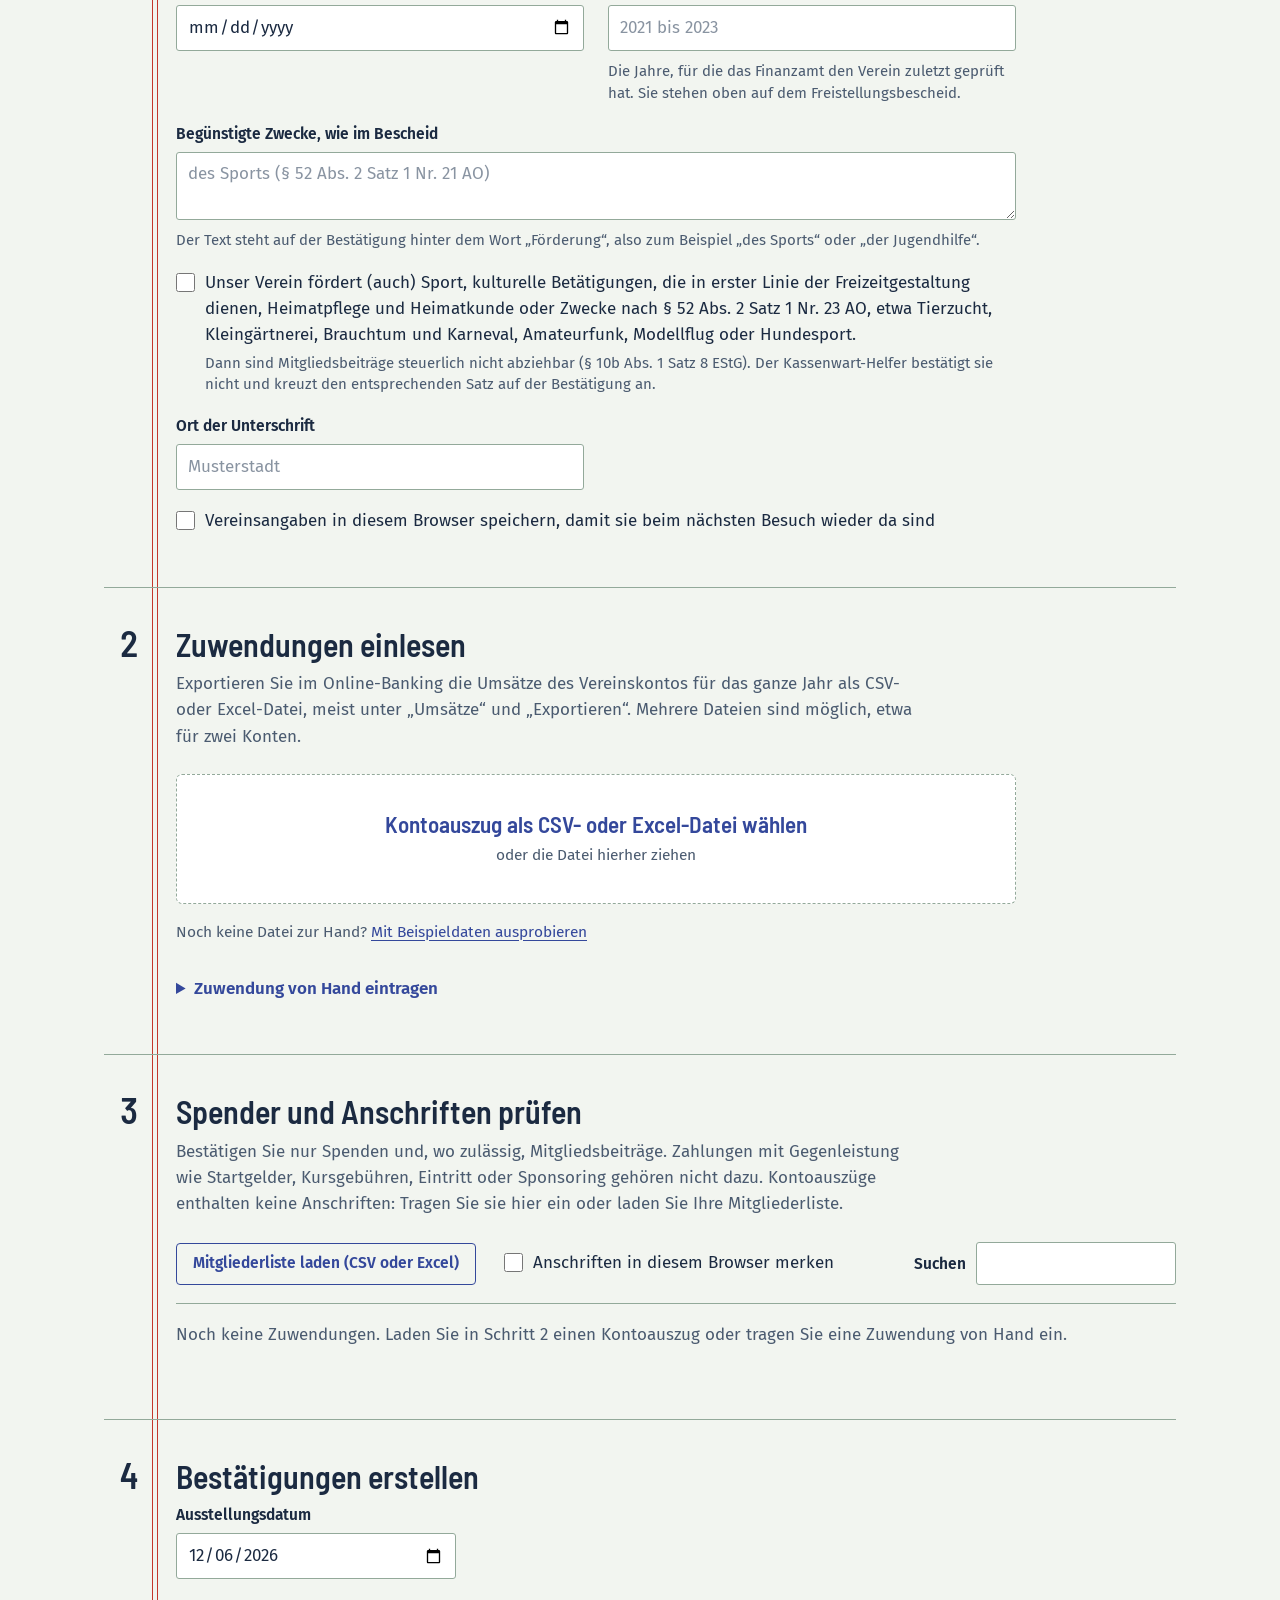
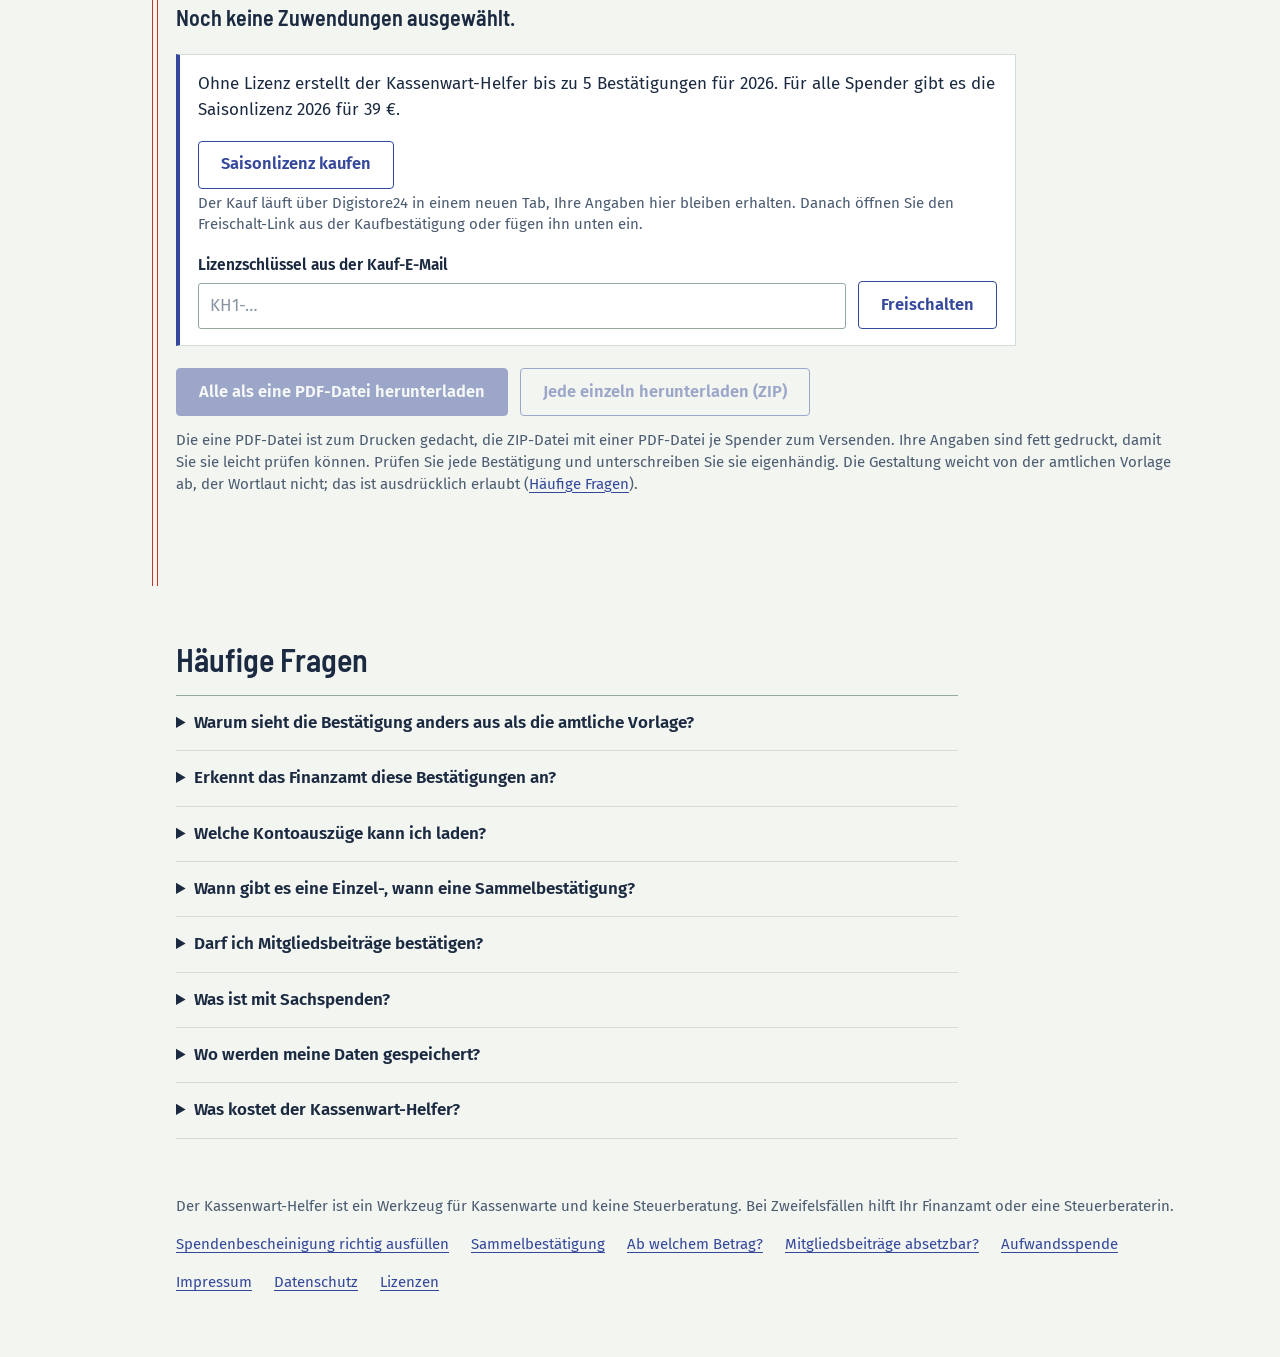
==== commit 8215f09f: "Seite aktualisiert (1e5f755)" ====
--- a/vorschau/index.html
+++ b/vorschau/index.html
@@ -31,7 +31,7 @@
   </header>
 
   <main>
-    <p class="meldung vorschau-hinweis">Vorschau der Bezahlversion, nicht öffentlich verlinkt. Ohne Lizenz sind hier höchstens 5 Bestätigungen möglich. Zum Ausprobieren der Freischaltung: <a href="https://kassenwart-helfer.de/vorschau/#lizenz/KH1-AQfqAAAAAZIGxx7JHKaTrP4ryoZBublbpdqJl3XJXbSmlWxJhqlkmDrV2kZquewG7UKNjubJNr6lkwNTmObfMagnKHM_Iw8">Testschlüssel öffnen</a>. Der Kaufen-Knopf in Schritt 4 führt zum echten Bestellformular; bis Digistore24 das Produkt freigibt, geht dort nur die Testzahlung. Den Freischalt-Link aus dem Testkauf hier in Schritt 4 einfügen: Der Link selbst führt auf die Hauptseite, und dort ist die Bezahlung noch ausgeschaltet.</p>
+    <p class="meldung vorschau-hinweis">Vorschau der Bezahlversion, nicht öffentlich verlinkt. Ohne Lizenz sind hier höchstens 5 Bestätigungen möglich. Zum Ausprobieren der Freischaltung: <a href="https://kassenwart-helfer.de/vorschau/#lizenz/KH1-AQfqAAAAATjU4dUZNUWuFZwa_-tDv0p440oms2AKpvk6mtR_plYFPXK82a0R2taVEjsTdQz3Fk05KMKzxV2UYFU48n9MTAM">Testschlüssel öffnen</a>. Der Kaufen-Knopf in Schritt 4 führt zum echten Bestellformular; bis Digistore24 das Produkt freigibt, meldet es „nicht verfügbar“. Einen Testkauf startet der Inhaber im Digistore24-Schnellstart mit „Testbestellung durchführen“. Den Freischalt-Link aus dem Testkauf hier in Schritt 4 einfügen: Der Link selbst führt auf die Hauptseite, und dort ist die Bezahlung noch ausgeschaltet.</p>
     <section class="einstieg" aria-labelledby="titel">
       <div>
         <h1 id="titel">Zuwendungsbestätigungen für Ihren Verein, direkt aus dem Kontoauszug</h1>
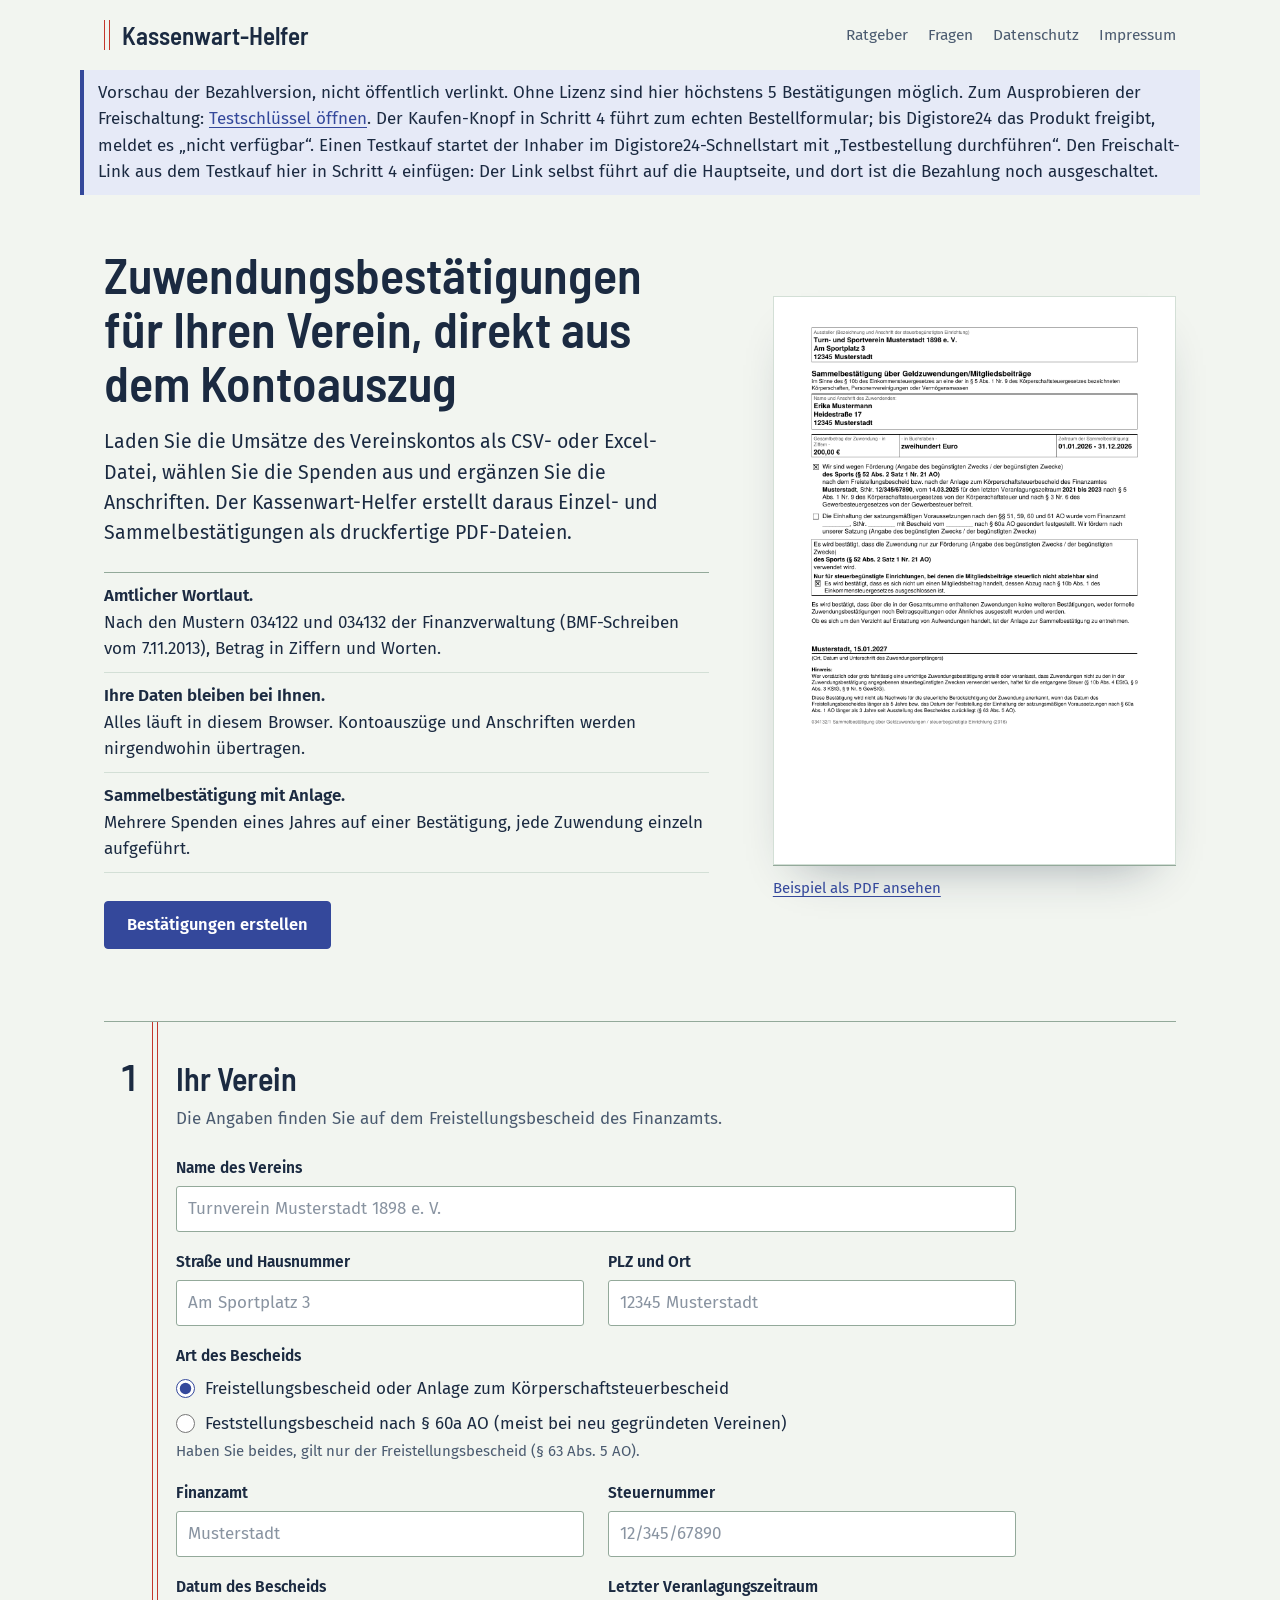
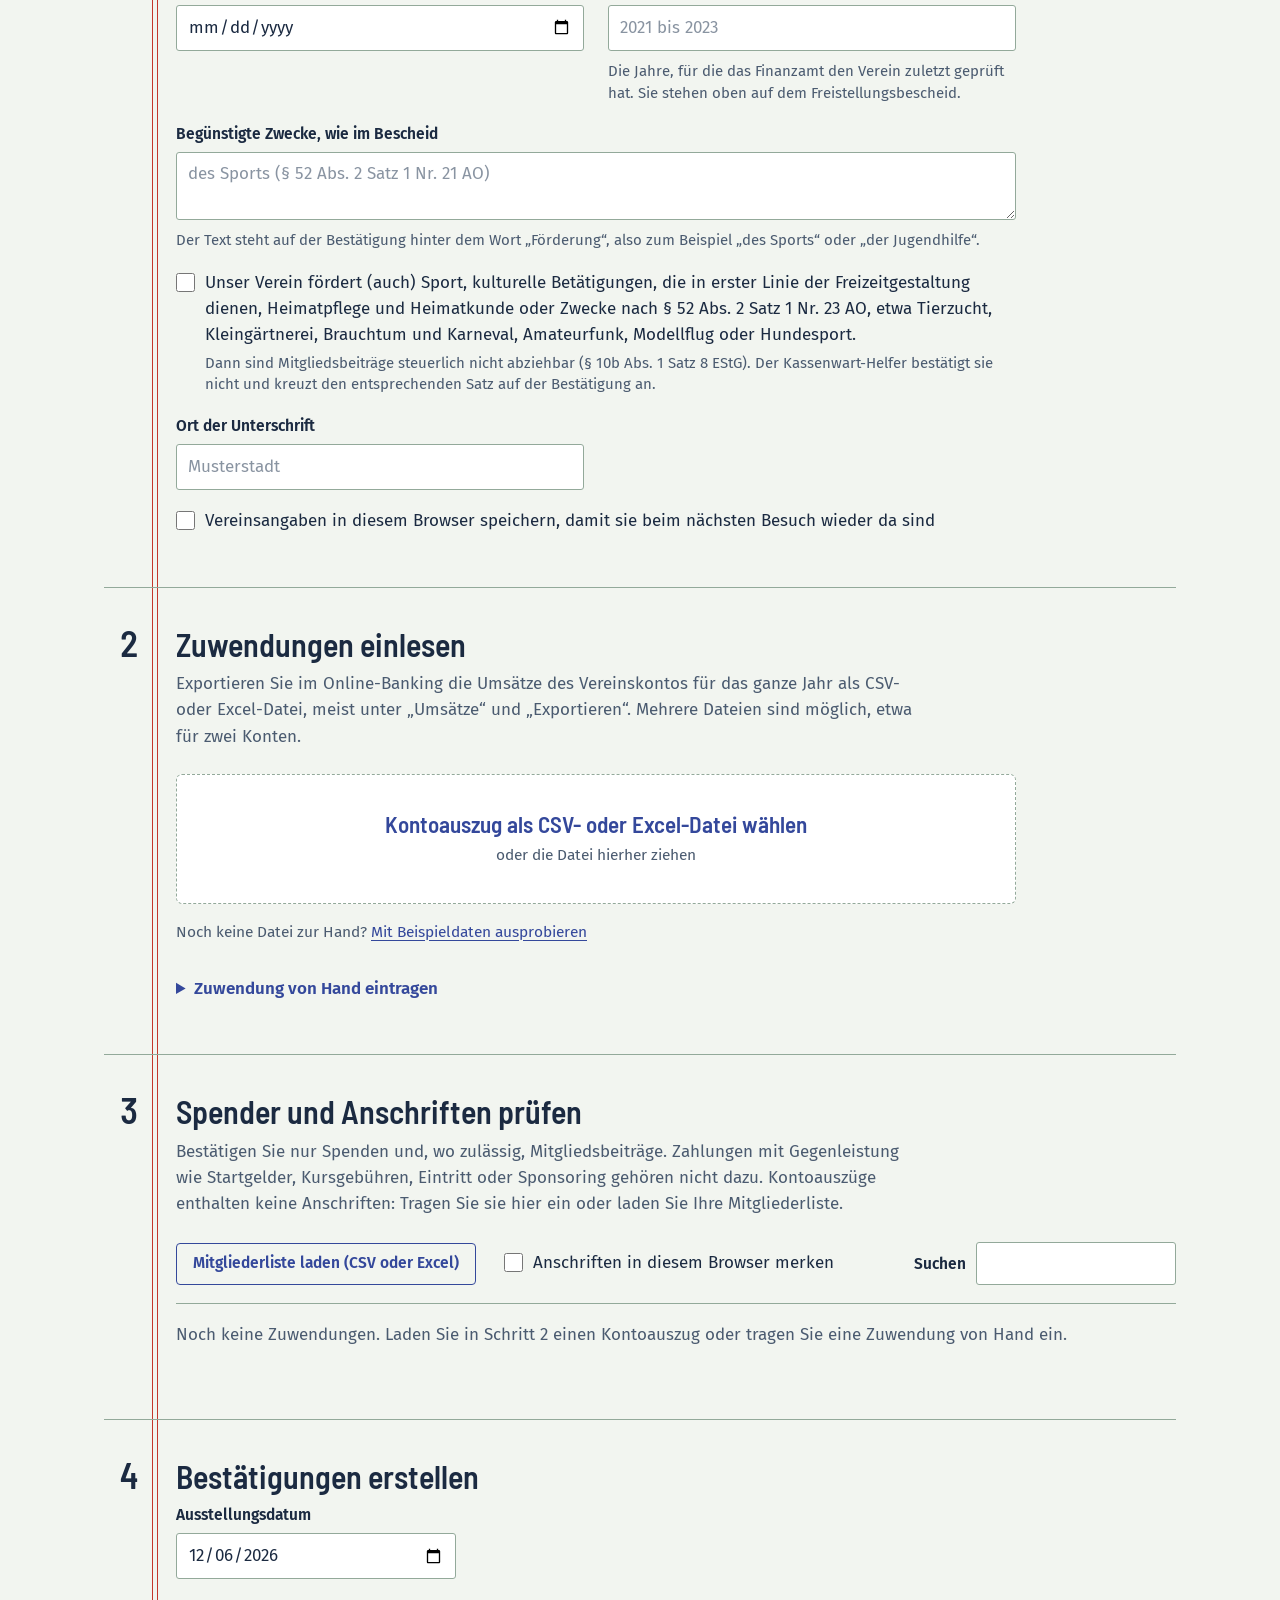
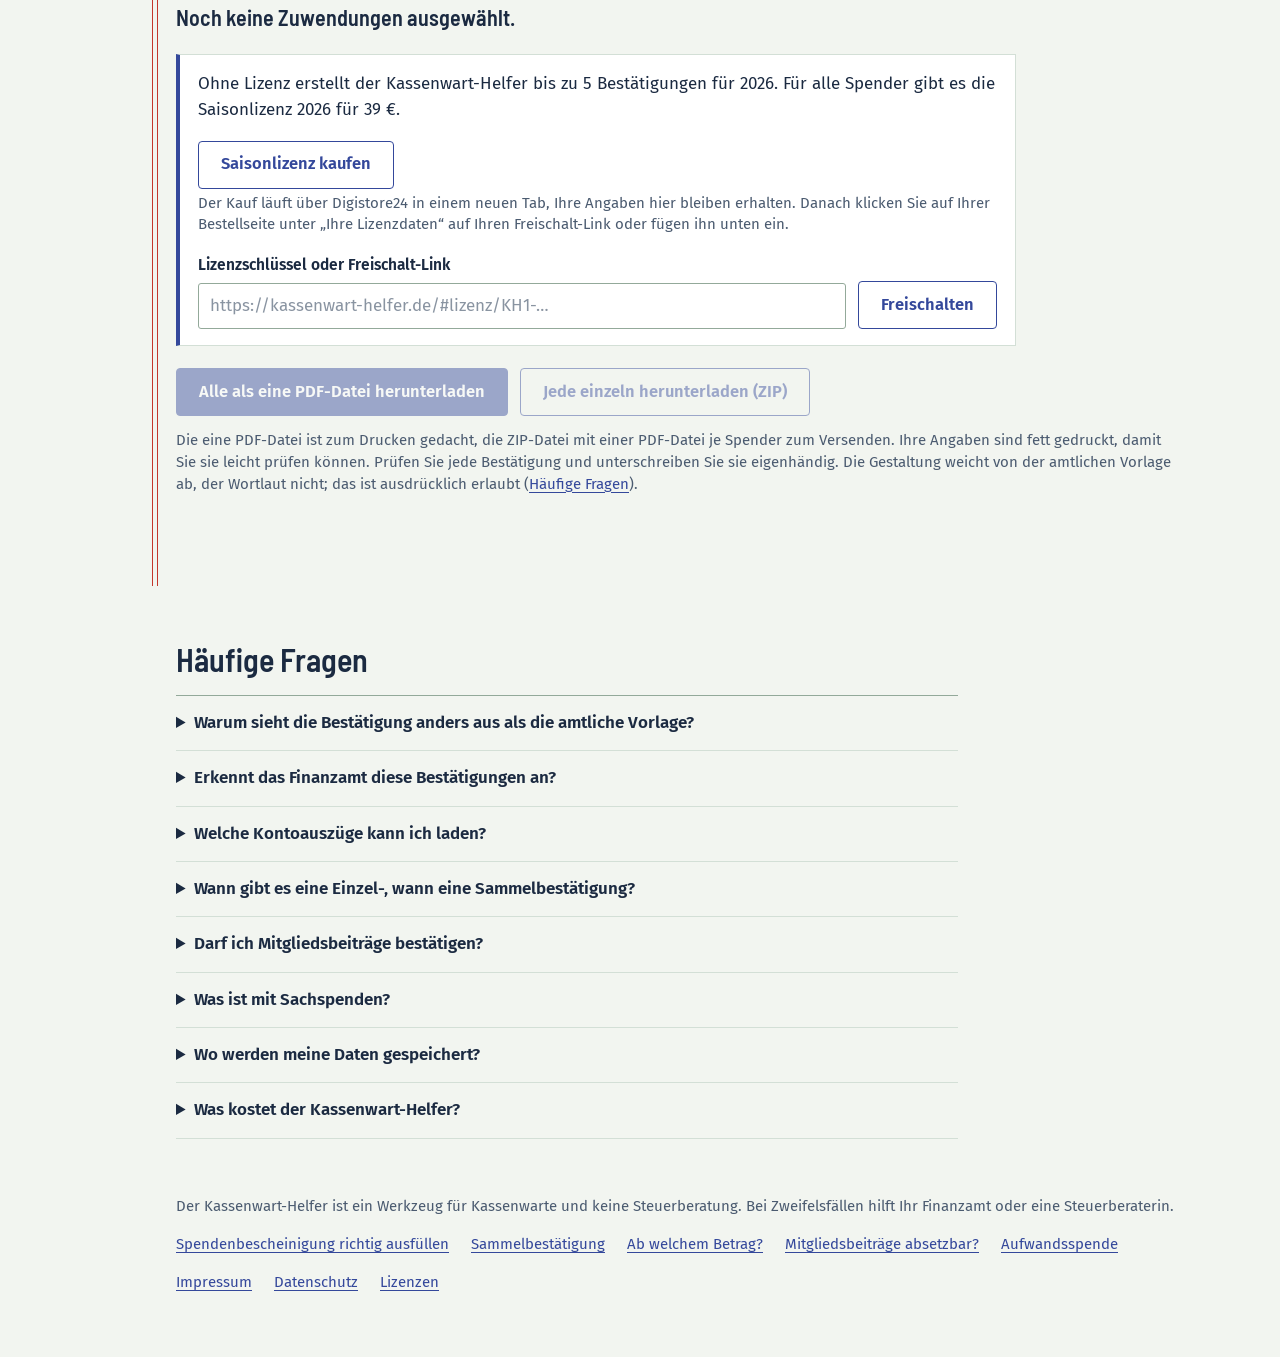
==== commit 43a05e70: "Seite aktualisiert (83d65b4)" ====
--- a/vorschau/index.html
+++ b/vorschau/index.html
@@ -31,7 +31,7 @@
   </header>
 
   <main>
-    <p class="meldung vorschau-hinweis">Vorschau der Bezahlversion, nicht öffentlich verlinkt. Ohne Lizenz sind hier höchstens 5 Bestätigungen möglich. Zum Ausprobieren der Freischaltung: <a href="https://kassenwart-helfer.de/vorschau/#lizenz/KH1-AQfqAAAAATjU4dUZNUWuFZwa_-tDv0p440oms2AKpvk6mtR_plYFPXK82a0R2taVEjsTdQz3Fk05KMKzxV2UYFU48n9MTAM">Testschlüssel öffnen</a>. Der Kaufen-Knopf in Schritt 4 führt zum echten Bestellformular; bis Digistore24 das Produkt freigibt, meldet es „nicht verfügbar“. Einen Testkauf startet der Inhaber im Digistore24-Schnellstart mit „Testbestellung durchführen“. Den Freischalt-Link aus dem Testkauf hier in Schritt 4 einfügen: Der Link selbst führt auf die Hauptseite, und dort ist die Bezahlung noch ausgeschaltet.</p>
+    <p class="meldung vorschau-hinweis">Vorschau der Bezahlversion, nicht öffentlich verlinkt. Ohne Lizenz sind hier höchstens 5 Bestätigungen möglich. Zum Ausprobieren der Freischaltung: <a href="https://kassenwart-helfer.de/vorschau/#lizenz/KH1-AQfqAAAAARm6k_S37l_7ZUANcmanjWK42L50qs05yysxc1h_6SehhivWcSx06sQcDMRY_x6fuHALRsLaYld5M2xNOCmIjAg">Testschlüssel öffnen</a>. Der Kaufen-Knopf in Schritt 4 führt zum echten Bestellformular; bis Digistore24 das Produkt freigibt, meldet es „nicht verfügbar“. Einen Testkauf startet der Inhaber im Digistore24-Schnellstart mit „Testbestellung durchführen“. Den Freischalt-Link aus dem Testkauf hier in Schritt 4 einfügen: Der Link selbst führt auf die Hauptseite, und dort ist die Bezahlung noch ausgeschaltet.</p>
     <section class="einstieg" aria-labelledby="titel">
       <div>
         <h1 id="titel">Zuwendungsbestätigungen für Ihren Verein, direkt aus dem Kontoauszug</h1>
@@ -167,10 +167,10 @@
         <div id="lizenz" class="lizenz" hidden>
           <p id="lizenz-status"></p>
           <p id="lizenz-kauf" hidden><a id="lizenz-kaufen" class="knopf zweit" href="#" target="_blank" rel="noopener">Saisonlizenz kaufen</a>
-            <span class="hilfe">Der Kauf läuft über Digistore24 in einem neuen Tab, Ihre Angaben hier bleiben erhalten. Danach öffnen Sie den Freischalt-Link aus der Kaufbestätigung oder fügen ihn unten ein.</span></p>
+            <span class="hilfe">Der Kauf läuft über Digistore24 in einem neuen Tab, Ihre Angaben hier bleiben erhalten. Danach klicken Sie auf Ihrer Bestellseite unter „Ihre Lizenzdaten“ auf Ihren Freischalt-Link oder fügen ihn unten ein.</span></p>
           <form id="lizenz-form" class="lizenz-form">
-            <label>Lizenzschlüssel aus der Kauf-E-Mail
-              <input id="lizenz-eingabe" autocomplete="off" spellcheck="false" placeholder="KH1-…">
+            <label>Lizenzschlüssel oder Freischalt-Link
+              <input id="lizenz-eingabe" autocomplete="off" spellcheck="false" placeholder="https://kassenwart-helfer.de/#lizenz/KH1-…">
             </label>
             <button class="knopf zweit" type="submit">Freischalten</button>
           </form>
